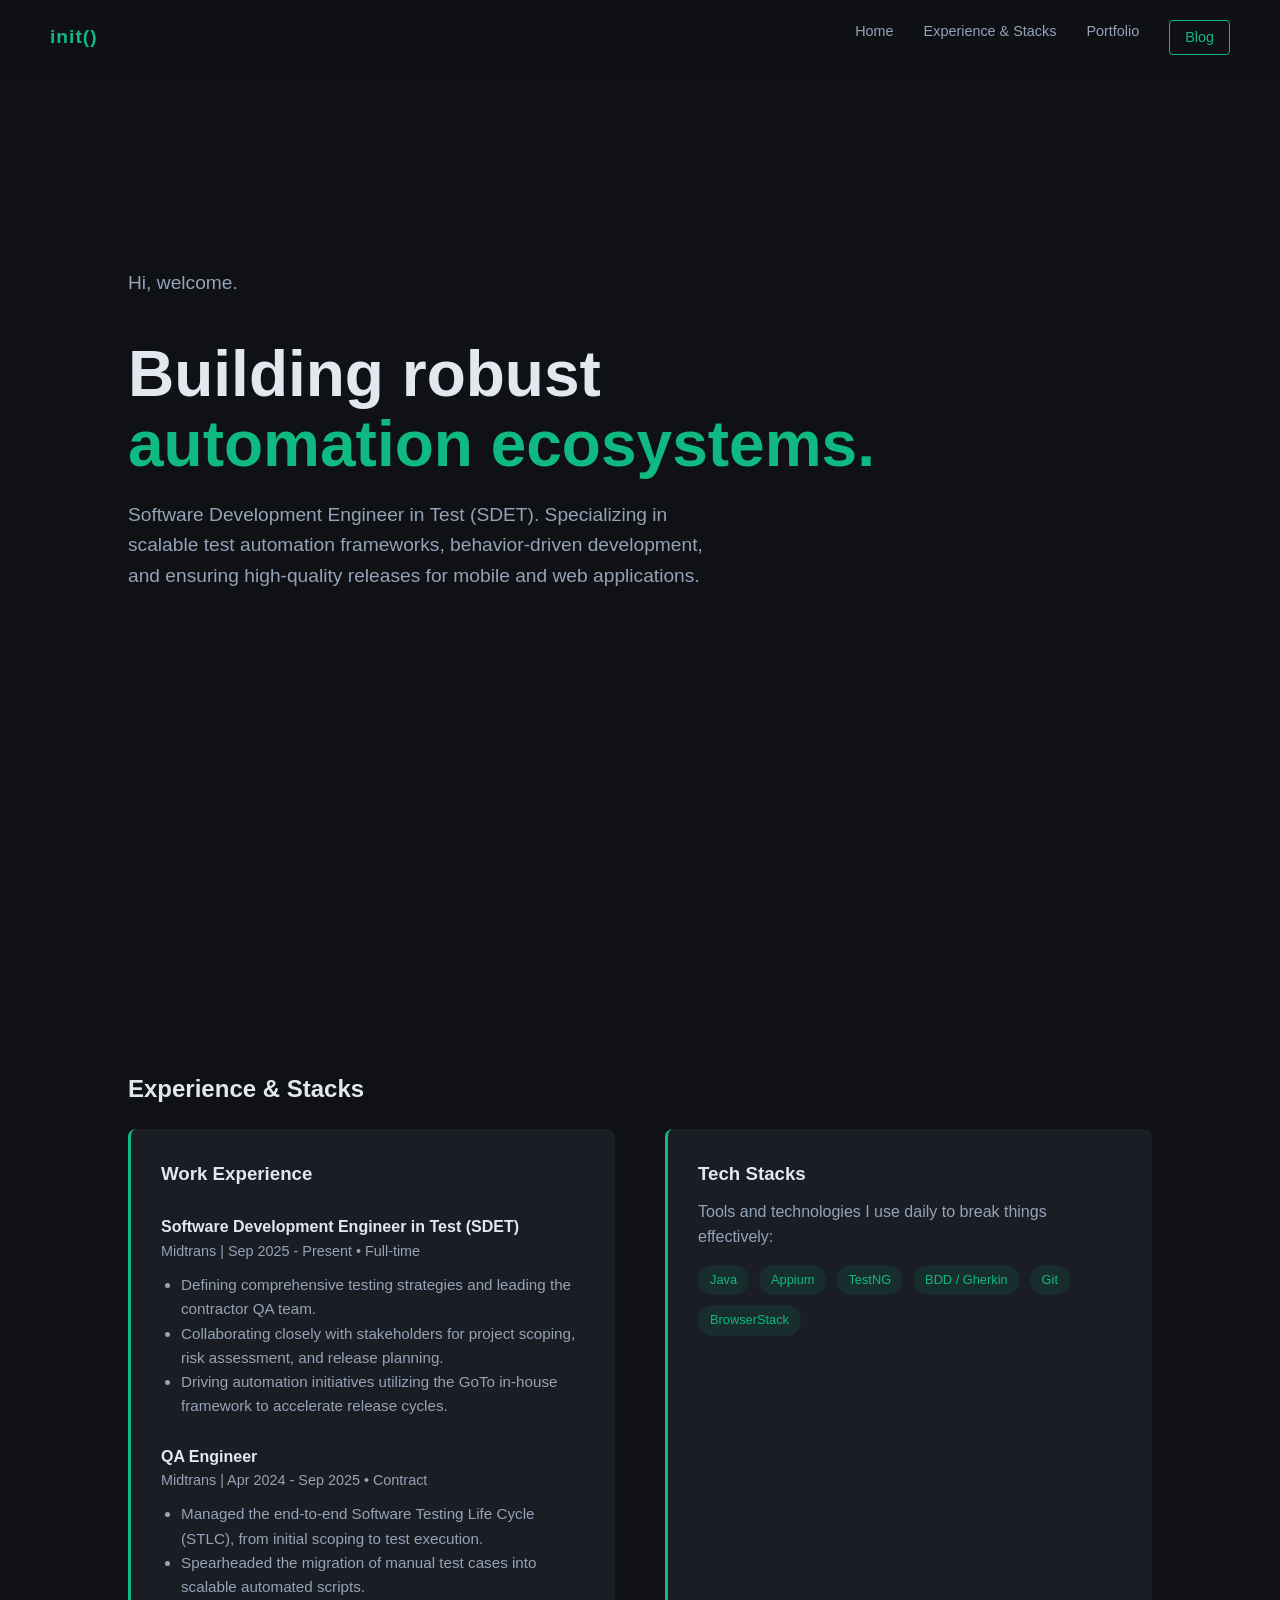
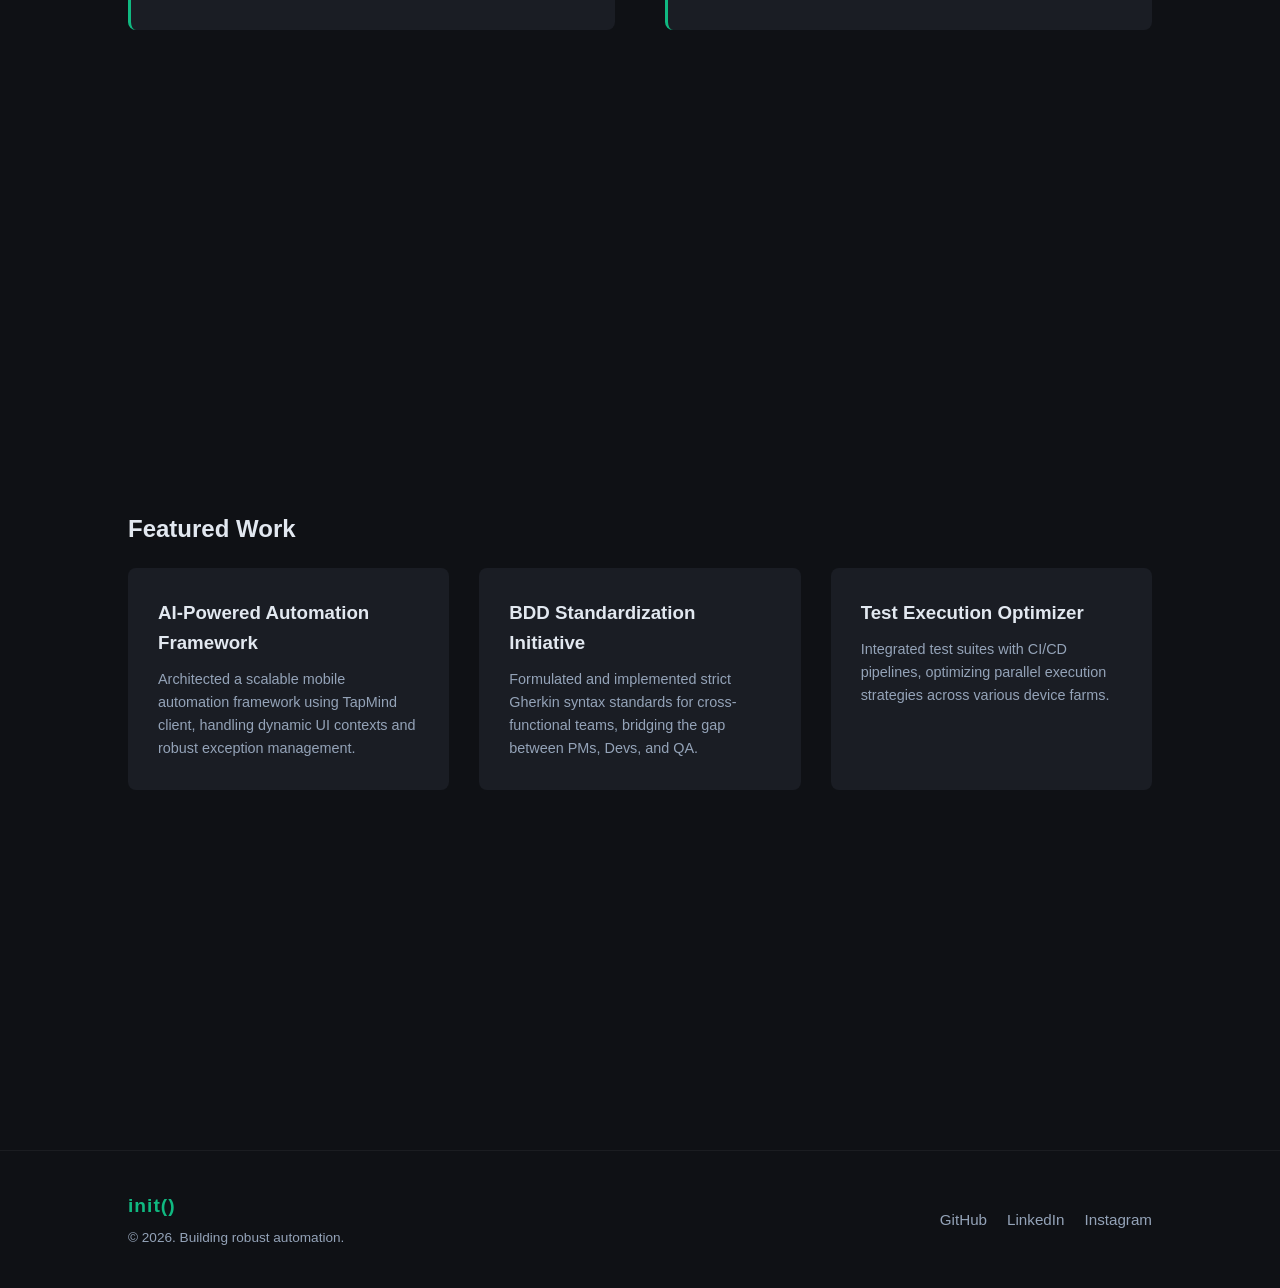
==== index.html @ 92fc2ed8 "first commit" ====
<!DOCTYPE html>
<html lang="id">
<head>
    <meta charset="UTF-8">
    <meta name="viewport" content="width=device-width, initial-scale=1.0">
    <title>Portfolio | QA Automation Engineer</title>
    <!-- Link to external CSS -->
    <link rel="stylesheet" href="css/style.css">
</head>
<body>

    <nav>
        <a href="#home" class="logo">init()</a>
        <div class="nav-links">
            <a href="#home">Home</a>
            <a href="#experience">Experience & Stacks</a>
            <a href="#portfolio">Portfolio</a>
            <a href="blog.html" class="blog-btn" target="_blank">Blog</a>
        </div>
    </nav>

    <section id="home">
        <div class="fade-in">
            <p class="subtitle">Hi, welcome.</p>
            <h1>Building robust <br><span class="highlight">automation ecosystems.</span></h1>
            <p class="subtitle" style="margin-top: 20px;">
                Software Development Engineer in Test (SDET). Specializing in scalable test automation frameworks, behavior-driven development, and ensuring high-quality releases for mobile and web applications.
            </p>
        </div>
    </section>

    <section id="experience">
        <div class="fade-in">
            <h2>Experience & Stacks</h2>
            <div class="grid-container">
                <div class="card">
                    <h3>Work Experience</h3>
                    <br>
                    <!-- Role Saat Ini -->
                    <div style="margin-bottom: 25px;">
                        <h4 style="color: var(--text-main);">Software Development Engineer in Test (SDET)</h4>
                        <p class="date-text">Midtrans | Sep 2025 - Present &bull; Full-time</p>
                        <ul class="desc-text" style="padding-left: 20px; font-size: 0.95rem; margin-top: 8px;">
                            <li>Defining comprehensive testing strategies and leading the contractor QA team.</li>
                            <li>Collaborating closely with stakeholders for project scoping, risk assessment, and release planning.</li>
                            <li>Driving automation initiatives utilizing the GoTo in-house framework to accelerate release cycles.</li>
                        </ul>
                    </div>

                    <!-- Role Sebelumnya -->
                    <div>
                        <h4 style="color: var(--text-main);">QA Engineer</h4>
                        <p class="date-text">Midtrans | Apr 2024 - Sep 2025 &bull; Contract</p>
                        <ul class="desc-text" style="padding-left: 20px; font-size: 0.95rem; margin-top: 8px;">
                            <li>Managed the end-to-end Software Testing Life Cycle (STLC), from initial scoping to test execution.</li>
                            <li>Spearheaded the migration of manual test cases into scalable automated scripts.</li>
                        </ul>
                    </div>
                </div>

                <div class="card">
                    <h3>Tech Stacks</h3>
                    <p class="desc-text" style="margin-top: 10px;">Tools and technologies I use daily to break things effectively:</p>
                    <div class="tags">
                        <span class="tag">Java</span>
                        <span class="tag">Appium</span>
                        <span class="tag">TestNG</span>
                        <span class="tag">BDD / Gherkin</span>
                        <span class="tag">Git</span>
                        <span class="tag">BrowserStack</span>
                    </div>
                </div>
            </div>
        </div>
    </section>

    <section id="portfolio">
        <div class="fade-in">
            <h2>Featured Work</h2>
            <div class="portfolio-grid">
                <div class="portfolio-item">
                    <h3>AI-Powered Automation Framework</h3>
                    <p class="portfolio-desc">Architected a scalable mobile automation framework using TapMind client, handling dynamic UI contexts and robust exception management.</p>
                </div>
                <div class="portfolio-item">
                    <h3>BDD Standardization Initiative</h3>
                    <p class="portfolio-desc">Formulated and implemented strict Gherkin syntax standards for cross-functional teams, bridging the gap between PMs, Devs, and QA.</p>
                </div>
                <div class="portfolio-item">
                    <h3>Test Execution Optimizer</h3>
                    <p class="portfolio-desc">Integrated test suites with CI/CD pipelines, optimizing parallel execution strategies across various device farms.</p>
                </div>
            </div>
        </div>
    </section>

<!-- Footer Section -->
    <footer>
        <div class="footer-left">
            <a href="#home" class="logo">init()</a>
            <p>&copy; 2026. Building robust automation.</p>
        </div>
        <div class="footer-socials">
            <a href="https://github.com/username-lo" target="_blank">GitHub</a>
            <a href="https://linkedin.com/in/username-lo" target="_blank">LinkedIn</a>
            <a href="https://instagram.com/username-lo" target="_blank">Instagram</a>
        </div>
    </footer>

    <!-- Link to external JavaScript -->
    <script src="js/script.js"></script>
</body>
</html>
---- css/style.css ----
/* CSS Variables */
:root {
    --bg-color: #0f1115;
    --surface-color: #1a1d24;
    --text-main: #e2e8f0;
    --text-muted: #94a3b8;
    --accent: #10b981; /* Minimalist green accent */
}

/* CSS Reset */
* {
    margin: 0;
    padding: 0;
    box-sizing: border-box;
    font-family: 'Segoe UI', Tahoma, Geneva, Verdana, sans-serif;
    scroll-behavior: smooth;
}

body {
    background-color: var(--bg-color);
    color: var(--text-main);
    line-height: 1.6;
}

/* Navigation */
nav {
    position: fixed;
    top: 0;
    width: 100%;
    padding: 20px 50px;
    background: rgba(15, 17, 21, 0.9);
    backdrop-filter: blur(10px);
    display: flex;
    justify-content: space-between;
    align-items: center;
    z-index: 1000;
}

.logo {
    font-size: 1.2rem;
    font-weight: bold;
    color: var(--accent);
    text-decoration: none;
    letter-spacing: 1px;
}

.nav-links {
    display: flex;
    gap: 30px;
}

.nav-links a {
    color: var(--text-muted);
    text-decoration: none;
    font-size: 0.9rem;
    transition: color 0.3s ease;
}

.nav-links a:hover {
    color: var(--accent);
}

.blog-btn {
    border: 1px solid var(--accent);
    padding: 5px 15px;
    border-radius: 4px;
    color: var(--accent) !important;
}

/* Sections General */
section {
    min-height: 100vh;
    padding: 100px 10%;
    display: flex;
    flex-direction: column;
    justify-content: center;
}

h1, h2 {
    margin-bottom: 20px;
    font-weight: 600;
}

.subtitle {
    color: var(--text-muted);
    font-size: 1.2rem;
    max-width: 600px;
    margin-bottom: 40px;
}

/* Home Section */
#home h1 {
    font-size: 4rem;
    line-height: 1.1;
}

.highlight {
    color: var(--accent);
}

/* Experience & Stacks Section */
.grid-container {
    display: grid;
    grid-template-columns: 1fr 1fr;
    gap: 50px;
}

.card {
    background-color: var(--surface-color);
    padding: 30px;
    border-radius: 8px;
    border-left: 3px solid var(--accent);
}

.date-text {
    color: var(--text-muted);
    font-size: 0.9rem;
    margin-bottom: 10px;
}

.desc-text {
    color: var(--text-muted);
}

.tags {
    display: flex;
    flex-wrap: wrap;
    gap: 10px;
    margin-top: 15px;
}

.tag {
    background: rgba(16, 185, 129, 0.1);
    color: var(--accent);
    padding: 5px 12px;
    border-radius: 20px;
    font-size: 0.8rem;
}

/* Portfolio Section */
.portfolio-grid {
    display: grid;
    grid-template-columns: repeat(auto-fit, minmax(300px, 1fr));
    gap: 30px;
}

.portfolio-item {
    background-color: var(--surface-color);
    padding: 30px;
    border-radius: 8px;
    transition: transform 0.3s ease;
}

.portfolio-item:hover {
    transform: translateY(-5px);
}

.portfolio-desc {
    color: var(--text-muted);
    margin-top: 10px;
    font-size: 0.9rem;
}

/* Animations */
.fade-in {
    opacity: 0;
    transform: translateY(20px);
    transition: opacity 0.6s ease-out, transform 0.6s ease-out;
}

.fade-in.visible {
    opacity: 1;
    transform: translateY(0);
}

/* Responsive Design */
@media (max-width: 768px) {
    nav {
        padding: 20px;
    }
    .grid-container {
        grid-template-columns: 1fr;
        gap: 30px;
    }
    #home h1 {
        font-size: 2.5rem;
    }

    footer {
        flex-direction: column;
        text-align: center;
        padding: 30px 20px;
    }
    .footer-socials {
        justify-content: center;
        margin-top: 10px;
    }
}

/* Footer */
footer {
    padding: 40px 10%;
    border-top: 1px solid rgba(255, 255, 255, 0.05); /* Garis pemisah tipis banget */
    display: flex;
    justify-content: space-between;
    align-items: center;
    flex-wrap: wrap;
    gap: 20px;
    margin-top: 50px;
}

.footer-left p {
    color: var(--text-muted);
    font-size: 0.85rem;
    margin-top: 5px;
}

.footer-socials {
    display: flex;
    gap: 20px;
}

.footer-socials a {
    color: var(--text-muted);
    text-decoration: none;
    font-size: 0.95rem;
    transition: color 0.3s ease, transform 0.3s ease;
}

.footer-socials a:hover {
    color: var(--accent);
    transform: translateY(-2px);
}
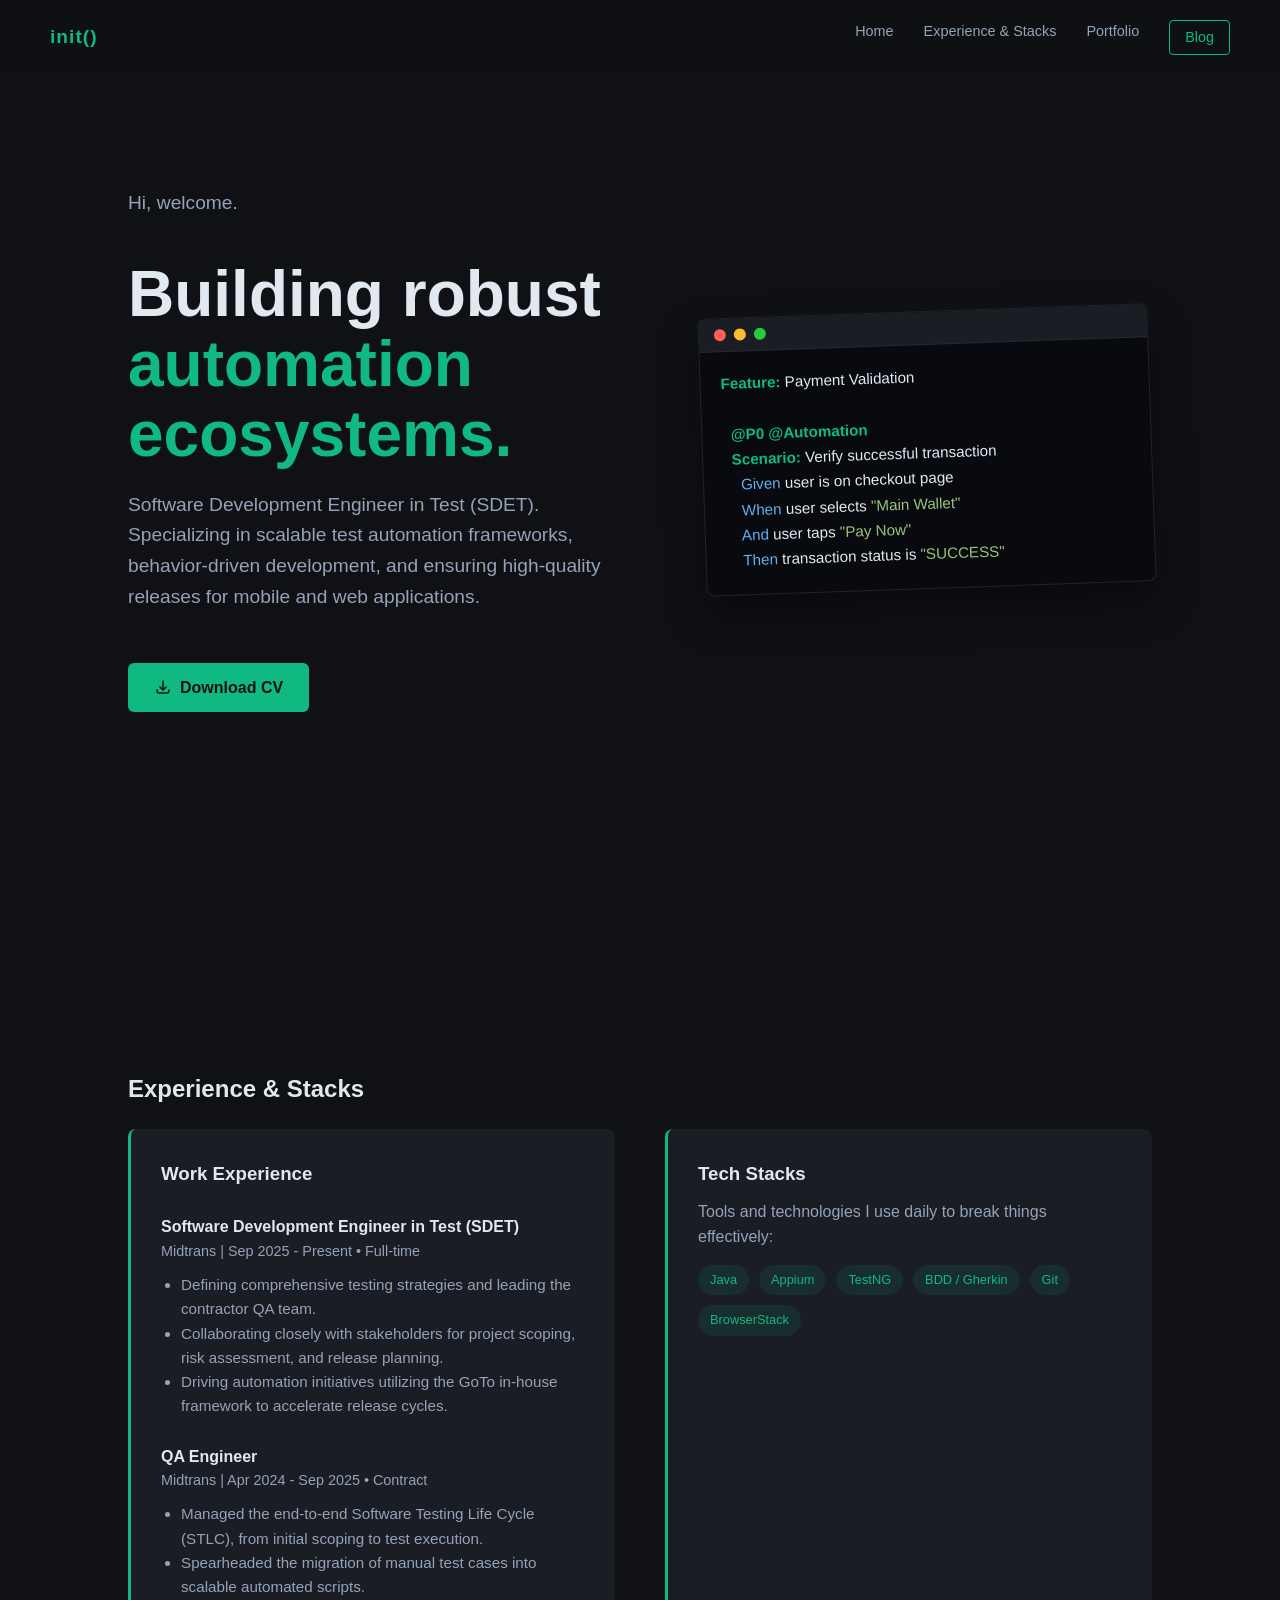
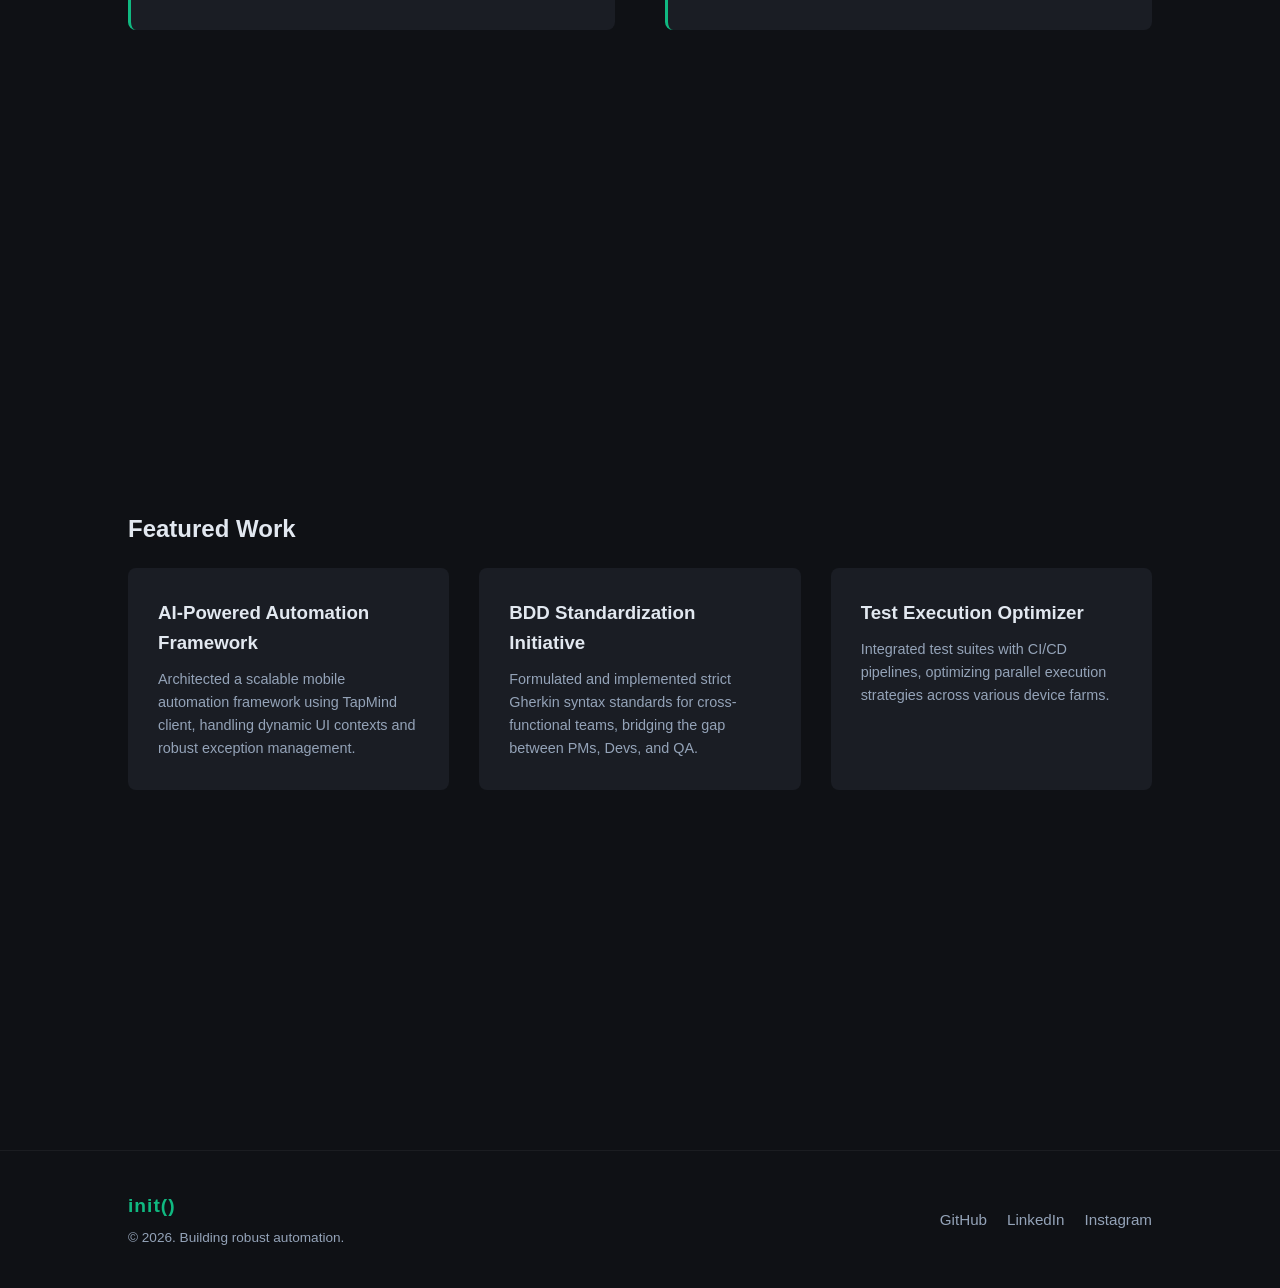
==== commit 881d68cd: "add illustration on home" ====
--- a/index.html
+++ b/index.html
@@ -20,14 +20,40 @@
     </nav>
 
     <section id="home">
-        <div class="fade-in">
-            <p class="subtitle">Hi, welcome.</p>
-            <h1>Building robust <br><span class="highlight">automation ecosystems.</span></h1>
-            <p class="subtitle" style="margin-top: 20px;">
-                Software Development Engineer in Test (SDET). Specializing in scalable test automation frameworks, behavior-driven development, and ensuring high-quality releases for mobile and web applications.
-            </p>
-        </div>
-    </section>
+        <div class="fade-in home-content">
+            
+            <div class="home-text">
+                <p class="subtitle">Hi, welcome.</p>
+                <h1>Building robust <br><span class="highlight">automation ecosystems.</span></h1>
+                <p class="subtitle" style="margin-top: 20px;">
+                    Software Development Engineer in Test (SDET). Specializing in scalable test automation frameworks, behavior-driven development, and ensuring high-quality releases for mobile and web applications.
+                </p>
+
+                <a href="assets/CV_SDET.pdf" target="_blank" class="primary-btn">
+                    <svg width="18" height="18" fill="none" stroke="currentColor" stroke-width="2" viewBox="0 0 24 24" style="margin-right: 8px;"><path stroke-linecap="round" stroke-linejoin="round" d="M4 16v1a3 3 0 003 3h10a3 3 0 003-3v-1m-4-4l-4 4m0 0l-4-4m4 4V4"></path></svg>
+                    Download CV
+                </a>
+            </div>
+
+            <div class="home-visual">
+                <div class="code-window">
+                    <div class="window-header">
+                        <span class="dot red"></span>
+                        <span class="dot yellow"></span>
+                        <span class="dot green"></span>
+                    </div>
+                    <pre class="code-body"><code><span class="keyword">Feature:</span> Payment Validation
+
+  <span class="keyword">@P0</span> <span class="keyword">@Automation</span>
+  <span class="keyword">Scenario:</span> Verify successful transaction
+    <span class="step">Given</span> user is on checkout page
+    <span class="step">When</span> user selects <span class="string">"Main Wallet"</span>
+    <span class="step">And</span> user taps <span class="string">"Pay Now"</span>
+    <span class="step">Then</span> transaction status is <span class="string">"SUCCESS"</span></code></pre>
+                </div>
+            </div>
+            
+        </div> </section>
 
     <section id="experience">
         <div class="fade-in">
--- a/css/style.css
+++ b/css/style.css
@@ -98,6 +98,73 @@
     color: var(--accent);
 }
 
+/* Layout Home 2 Kolom */
+.home-content {
+    display: flex;
+    align-items: center;
+    justify-content: space-between;
+    gap: 50px;
+}
+
+.home-text {
+    flex: 1;
+}
+
+.home-visual {
+    flex: 1;
+    display: flex;
+    justify-content: flex-end; /* Dorong ke kanan */
+}
+
+/* Mockup Code Window */
+.code-window {
+    background-color: #090a0f;
+    border-radius: 8px;
+    border: 1px solid rgba(255, 255, 255, 0.1);
+    width: 100%;
+    max-width: 450px;
+    box-shadow: 0 20px 40px rgba(0, 0, 0, 0.4);
+    overflow: hidden;
+    transform: rotate(-2deg); /* Miring dikit biar artistik */
+    transition: transform 0.3s ease;
+}
+
+.code-window:hover {
+    transform: rotate(0deg) scale(1.02); /* Balik lurus pas di-hover */
+}
+
+.window-header {
+    background-color: #1a1d24;
+    padding: 10px 15px;
+    display: flex;
+    gap: 8px;
+    border-bottom: 1px solid rgba(255, 255, 255, 0.05);
+}
+
+.dot {
+    width: 12px;
+    height: 12px;
+    border-radius: 50%;
+}
+
+.dot.red { background-color: #ff5f56; }
+.dot.yellow { background-color: #ffbd2e; }
+.dot.green { background-color: #27c93f; }
+
+.code-body {
+    padding: 20px;
+    font-family: 'Courier New', Courier, monospace;
+    font-size: 0.95rem;
+    color: #e2e8f0;
+    line-height: 1.6;
+    overflow-x: auto;
+}
+
+/* Syntax Highlighting Colors */
+.keyword { color: var(--accent); font-weight: bold; }
+.step { color: #61afef; } /* Warna biru khas code editor */
+.string { color: #98c379; } /* Warna hijau string */
+
 /* Experience & Stacks Section */
 .grid-container {
     display: grid;
@@ -173,6 +240,28 @@
     transform: translateY(0);
 }
 
+/* Primary Button (CV Download) */
+.primary-btn {
+    display: inline-flex;
+    align-items: center;
+    background-color: var(--accent);
+    color: var(--bg-color); /* Teks jadi gelap biar kontras sama hijau */
+    padding: 12px 26px;
+    border-radius: 6px;
+    text-decoration: none;
+    font-weight: 600;
+    font-size: 1rem;
+    transition: transform 0.2s ease, box-shadow 0.2s ease;
+    border: none;
+    cursor: pointer;
+    margin-top: 10px;
+}
+
+.primary-btn:hover {
+    transform: translateY(-3px);
+    box-shadow: 0 10px 20px -10px rgba(16, 185, 129, 0.6);
+}
+
 /* Responsive Design */
 @media (max-width: 768px) {
     nav {
@@ -194,6 +283,21 @@
     .footer-socials {
         justify-content: center;
         margin-top: 10px;
+    }
+
+    .home-content {
+        flex-direction: column;
+        text-align: center;
+    }
+    
+    .home-visual {
+        justify-content: center;
+        margin-top: 40px;
+        width: 100%;
+    }
+    
+    .code-window {
+        transform: none; /* Jangan dimiringin kalau di layar sempit */
     }
 }
 
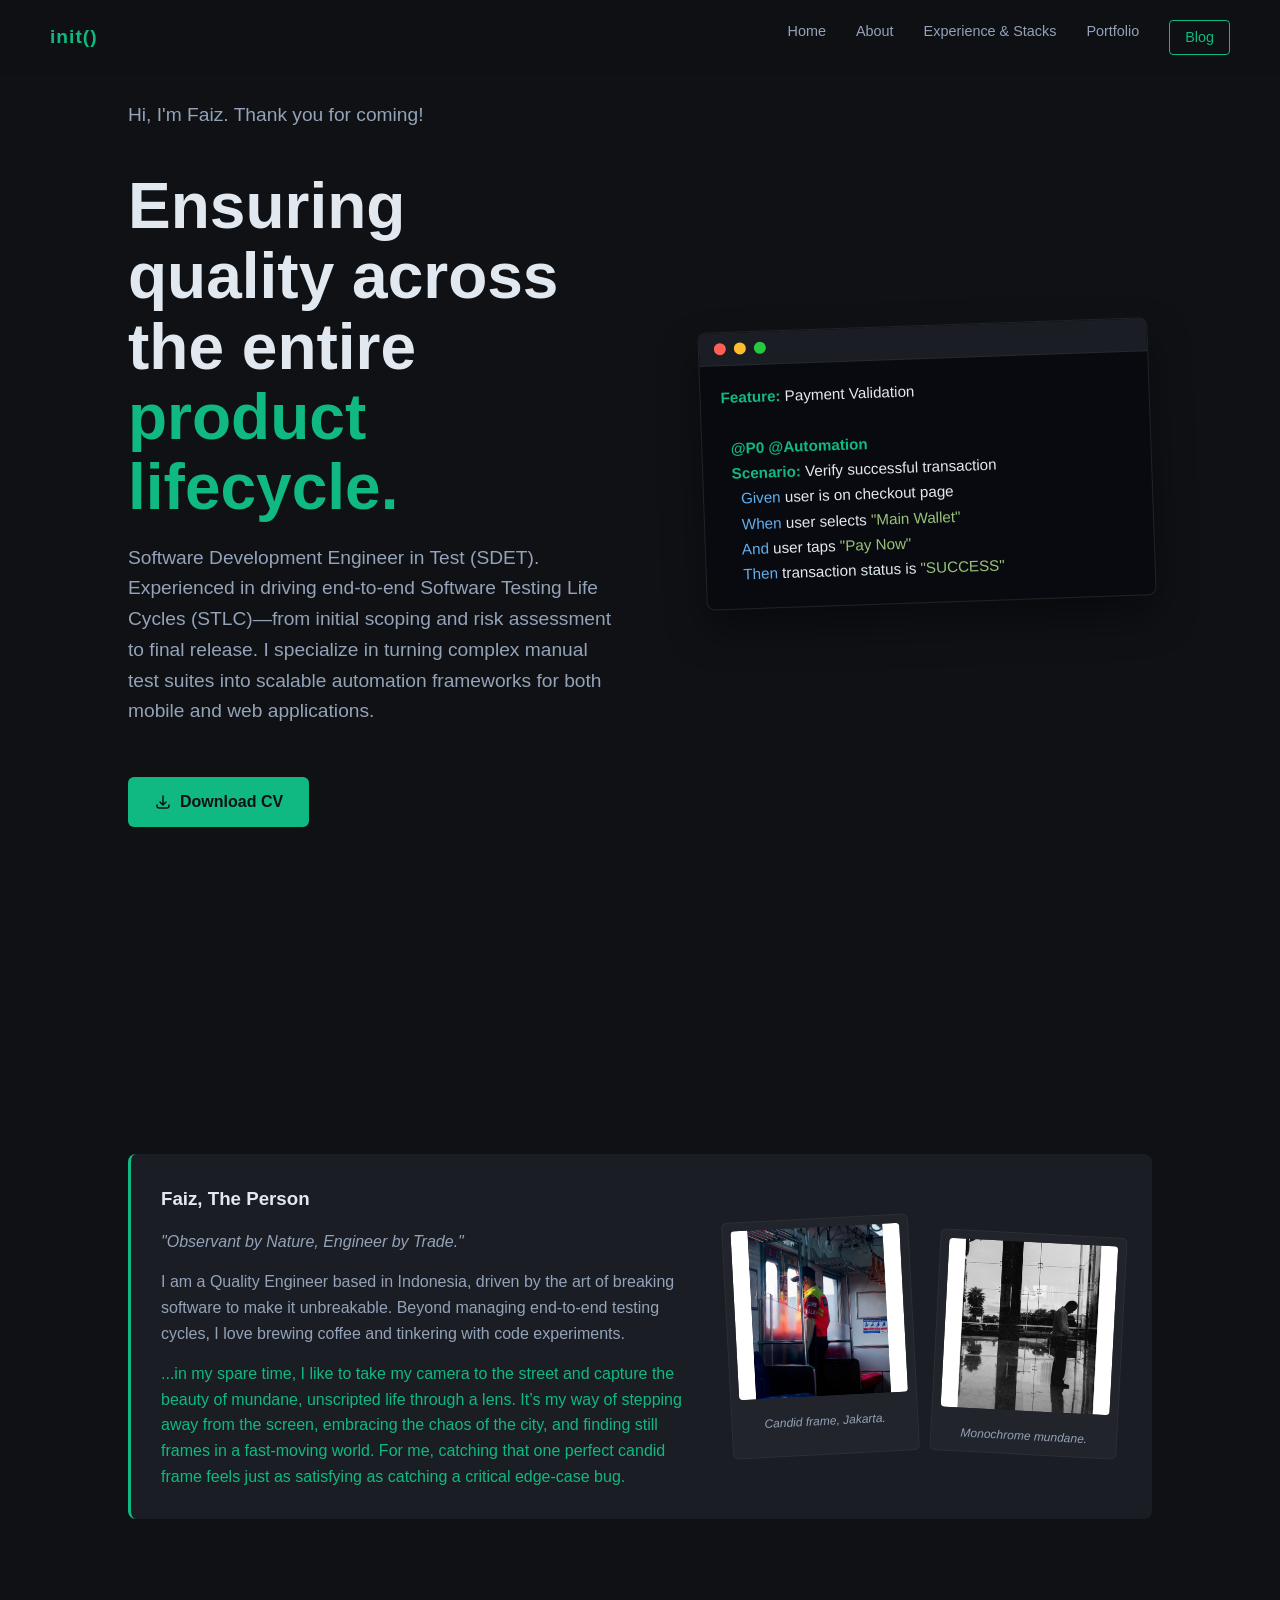
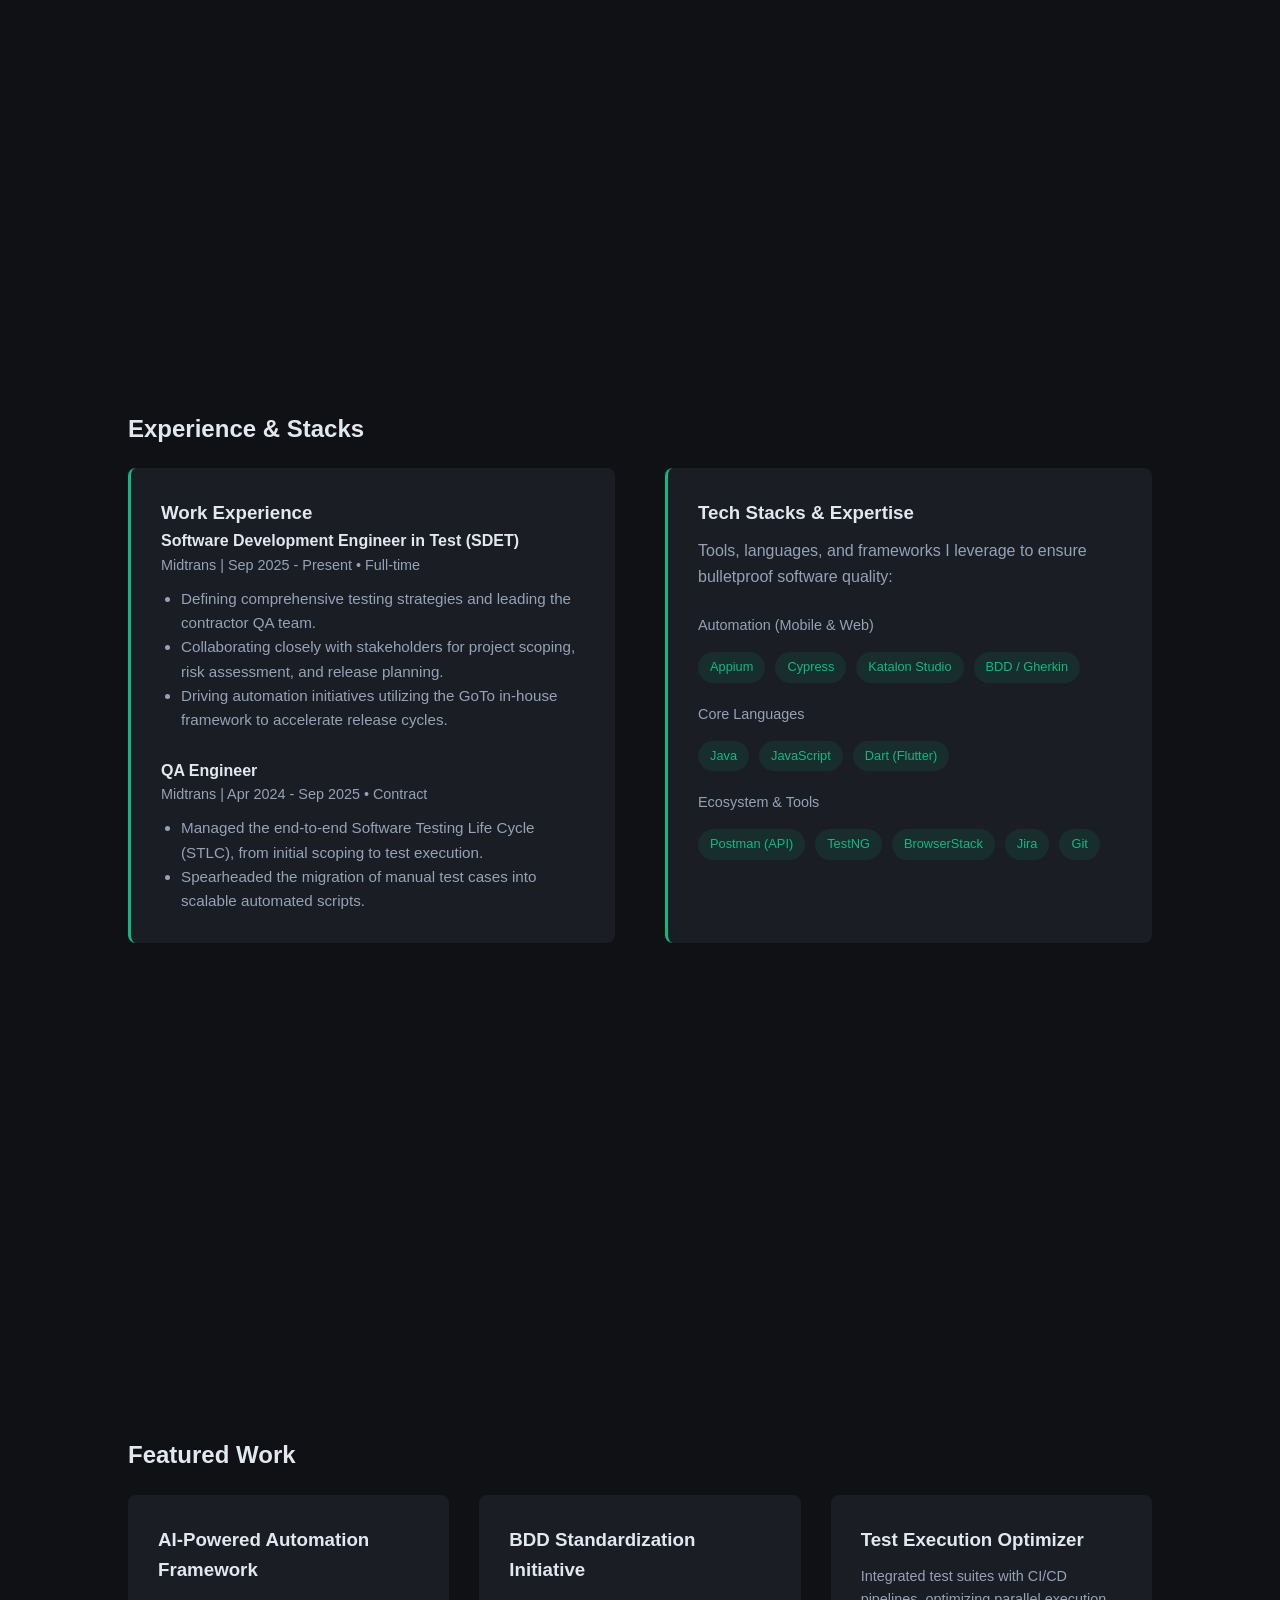
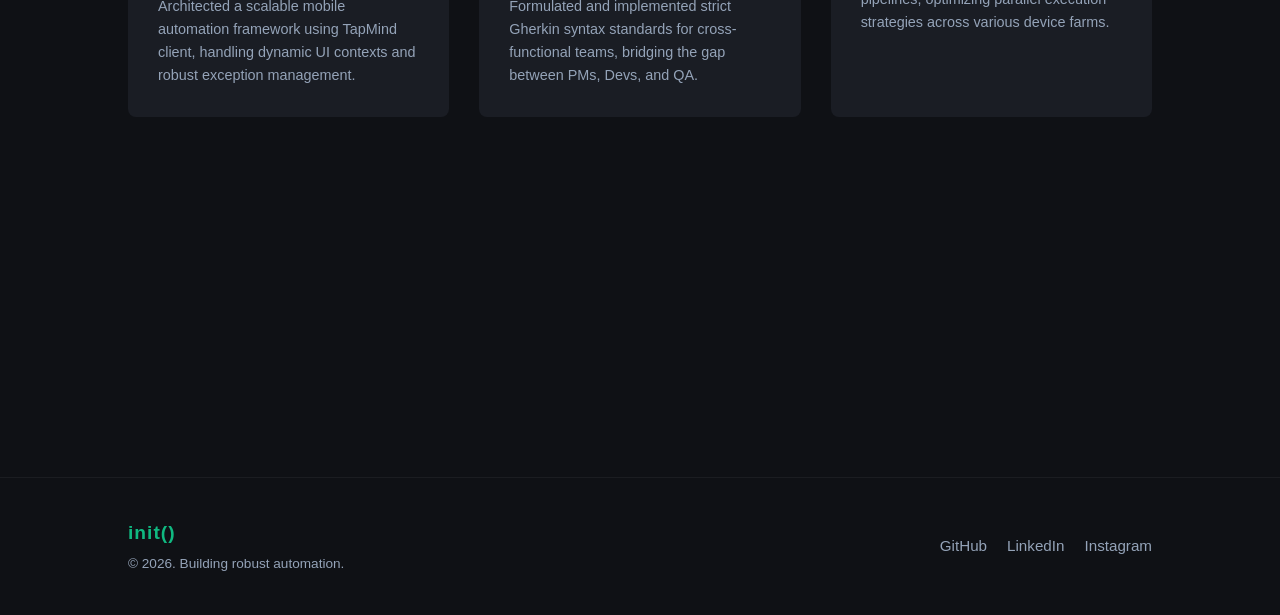
==== commit 58af1748: "add new section" ====
--- a/index.html
+++ b/index.html
@@ -13,6 +13,7 @@
         <a href="#home" class="logo">init()</a>
         <div class="nav-links">
             <a href="#home">Home</a>
+            <a href="#about">About</a>
             <a href="#experience">Experience & Stacks</a>
             <a href="#portfolio">Portfolio</a>
             <a href="blog.html" class="blog-btn" target="_blank">Blog</a>
@@ -23,13 +24,13 @@
         <div class="fade-in home-content">
             
             <div class="home-text">
-                <p class="subtitle">Hi, welcome.</p>
-                <h1>Building robust <br><span class="highlight">automation ecosystems.</span></h1>
+                <p class="subtitle">Hi, I'm Faiz. Thank you for coming!</p>
+                <h1>Ensuring quality across the entire<br><span class="highlight">product lifecycle.</span></h1>
                 <p class="subtitle" style="margin-top: 20px;">
-                    Software Development Engineer in Test (SDET). Specializing in scalable test automation frameworks, behavior-driven development, and ensuring high-quality releases for mobile and web applications.
+                    Software Development Engineer in Test (SDET). Experienced in driving end-to-end Software Testing Life Cycles (STLC)—from initial scoping and risk assessment to final release. I specialize in turning complex manual test suites into scalable automation frameworks for both mobile and web applications.
                 </p>
 
-                <a href="assets/CV_SDET.pdf" target="_blank" class="primary-btn">
+                <a href="asset\CV - Faiz Oktarivandi (Junior QA).pdf" target="_blank" class="primary-btn">
                     <svg width="18" height="18" fill="none" stroke="currentColor" stroke-width="2" viewBox="0 0 24 24" style="margin-right: 8px;"><path stroke-linecap="round" stroke-linejoin="round" d="M4 16v1a3 3 0 003 3h10a3 3 0 003-3v-1m-4-4l-4 4m0 0l-4-4m4 4V4"></path></svg>
                     Download CV
                 </a>
@@ -52,8 +53,36 @@
     <span class="step">Then</span> transaction status is <span class="string">"SUCCESS"</span></code></pre>
                 </div>
             </div>
-            
-        </div> </section>
+        </div> 
+</section>
+
+        <section id="about" class="about-section fade-in">
+    <div class="card about-container">
+        <div class="about-text">
+            <h3>Faiz, The Person</h3>
+            <p class="desc-text" style="margin-top: 15px; font-style: italic;">
+                "Observant by Nature, Engineer by Trade."
+            </p>
+            <p class="desc-text" style="margin-top: 15px;">
+                I am a Quality Engineer based in Indonesia, driven by the art of breaking software to make it unbreakable. Beyond managing end-to-end testing cycles, I love brewing coffee and tinkering with code experiments.
+            </p>
+            <p class="desc-text" style="margin-top: 15px; color: var(--accent);">
+                ...in my spare time, I like to take my camera to the street and capture the beauty of mundane, unscripted life through a lens. It’s my way of stepping away from the screen, embracing the chaos of the city, and finding still frames in a fast-moving world. For me, catching that one perfect candid frame feels just as satisfying as catching a critical edge-case bug.
+            </p>
+        </div>
+
+        <div class="about-gallery">
+            <div class="gallery-item-wrapper rotated-left">
+                <img src="asset/street-shot-1.webp" alt="Street photography snippet 1" class="gallery-item shadow-pop">
+                <span class="gallery-caption">Candid frame, Jakarta.</span>
+            </div>
+            <div class="gallery-item-wrapper rotated-right">
+                <img src="asset/street-shot-2.jpg" alt="Street photography snippet 2" class="gallery-item shadow-pop">
+                <span class="gallery-caption">Monochrome mundane.</span>
+            </div>
+        </div>
+    </div>
+</section>
 
     <section id="experience">
         <div class="fade-in">
@@ -61,7 +90,6 @@
             <div class="grid-container">
                 <div class="card">
                     <h3>Work Experience</h3>
-                    <br>
                     <!-- Role Saat Ini -->
                     <div style="margin-bottom: 25px;">
                         <h4 style="color: var(--text-main);">Software Development Engineer in Test (SDET)</h4>
@@ -84,18 +112,42 @@
                     </div>
                 </div>
 
-                <div class="card">
-                    <h3>Tech Stacks</h3>
-                    <p class="desc-text" style="margin-top: 10px;">Tools and technologies I use daily to break things effectively:</p>
-                    <div class="tags">
-                        <span class="tag">Java</span>
-                        <span class="tag">Appium</span>
-                        <span class="tag">TestNG</span>
-                        <span class="tag">BDD / Gherkin</span>
-                        <span class="tag">Git</span>
-                        <span class="tag">BrowserStack</span>
-                    </div>
-                </div>
+<div class="card">
+    <h3>Tech Stacks & Expertise</h3>
+    <p class="desc-text tech-desc">
+        Tools, languages, and frameworks I leverage to ensure bulletproof software quality:
+    </p>
+
+    <div class="stack-group">
+        <h4 class="stack-title">Automation (Mobile & Web)</h4>
+        <div class="tags">
+            <span class="tag">Appium</span>
+            <span class="tag">Cypress</span>
+            <span class="tag">Katalon Studio</span>
+            <span class="tag">BDD / Gherkin</span>
+        </div>
+    </div>
+
+    <div class="stack-group">
+        <h4 class="stack-title">Core Languages</h4>
+        <div class="tags">
+            <span class="tag">Java</span>
+            <span class="tag">JavaScript</span>
+            <span class="tag">Dart (Flutter)</span>
+        </div>
+    </div>
+
+    <div class="stack-group">
+        <h4 class="stack-title">Ecosystem & Tools</h4>
+        <div class="tags">
+            <span class="tag">Postman (API)</span>
+            <span class="tag">TestNG</span>
+            <span class="tag">BrowserStack</span>
+            <span class="tag">Jira</span>
+            <span class="tag">Git</span>
+        </div>
+    </div>
+</div>
             </div>
         </div>
     </section>
@@ -127,9 +179,9 @@
             <p>&copy; 2026. Building robust automation.</p>
         </div>
         <div class="footer-socials">
-            <a href="https://github.com/username-lo" target="_blank">GitHub</a>
-            <a href="https://linkedin.com/in/username-lo" target="_blank">LinkedIn</a>
-            <a href="https://instagram.com/username-lo" target="_blank">Instagram</a>
+            <a href="https://github.com/faizoktarivandi" target="_blank">GitHub</a>
+            <a href="https://www.linkedin.com/in/faizoktarivandi/" target="_blank">LinkedIn</a>
+            <a href="https://www.instagram.com/faizzzok/" target="_blank">Instagram</a>
         </div>
     </footer>
 
--- a/css/style.css
+++ b/css/style.css
@@ -14,6 +14,11 @@
     box-sizing: border-box;
     font-family: 'Segoe UI', Tahoma, Geneva, Verdana, sans-serif;
     scroll-behavior: smooth;
+    /* Aktifin Scroll Snapping vertikal dan wajib (mandatory) pas (snap) */
+    scroll-snap-type: y mandatory; 
+    
+    /* PENTING: Sesuaikan ini dengan tinggi navbar lo biar section-nya gak ketutup navbar pas di-snap */
+    scroll-padding-top: 80px;
 }
 
 body {
@@ -165,6 +170,85 @@
 .step { color: #61afef; } /* Warna biru khas code editor */
 .string { color: #98c379; } /* Warna hijau string */
 
+/* === About Section Styles === */
+.about-section {
+    padding-top: 20px; /* Jarak dari Home */
+}
+
+.about-container {
+    display: flex;
+    align-items: center;
+    justify-content: space-between;
+    gap: 40px;
+}
+
+.about-text {
+    flex: 2; /* Kasih teks porsi lebih gede */
+}
+
+.about-gallery {
+    flex: 1.5; /* Galeri mini */
+    display: flex;
+    justify-content: center;
+    gap: 20px;
+}
+
+/* Gallery Item Styling (Ala Polaroid/Candid) */
+.gallery-item-wrapper {
+    width: 48%;
+    max-width: 250px;
+    background: rgba(255, 255, 255, 0.03); /* Frame sangat tipis */
+    padding: 8px;
+    border-radius: 6px;
+    border: 1px solid rgba(255, 255, 255, 0.05);
+    text-align: center;
+    transition: transform 0.3s ease-out, box-shadow 0.3s ease-out;
+    cursor: crosshair; /* Ganti kursor biar kerasa kayak lagi frame objek */
+}
+
+.gallery-item {
+    width: 100%;
+    height: auto;
+    border-radius: 4px;
+}
+
+.gallery-caption {
+    display: block;
+    font-size: 0.75rem;
+    color: var(--text-muted);
+    margin-top: 8px;
+    font-style: italic;
+}
+
+/* Hover Effect: Lurus dan Berbayang Accent */
+.gallery-item-wrapper:hover {
+    transform: rotate(0deg) translateY(-5px);
+    box-shadow: 0 15px 30px -10px rgba(16, 185, 129, 0.2);
+}
+
+/* Rotasi Awal (Bikin dinamis ala foto berantakan) */
+.rotated-left {
+    transform: rotate(-3deg);
+}
+
+.rotated-right {
+    transform: rotate(3deg);
+    margin-top: 15px; /* Sedikit mlorot */
+}
+
+/* === Responsif (Layar HP) === */
+@media (max-width: 768px) {
+    .about-container {
+        flex-direction: column;
+    }
+    
+    .about-gallery {
+        width: 100%;
+        margin-top: 30px;
+        flex-direction: row; /* Tetap kanan-kiri kalau di HP */
+    }
+}
+
 /* Experience & Stacks Section */
 .grid-container {
     display: grid;
@@ -177,6 +261,28 @@
     padding: 30px;
     border-radius: 8px;
     border-left: 3px solid var(--accent);
+}
+
+/* === Tech Stacks Grouping === */
+.tech-desc {
+    margin-top: 10px;
+    margin-bottom: 25px;
+}
+
+.stack-group {
+    margin-bottom: 20px;
+}
+
+/* Biar grup terakhir gak punya margin bawah berlebih */
+.stack-group:last-child {
+    margin-bottom: 0; 
+}
+
+.stack-title {
+    font-size: 0.9rem;
+    color: var(--text-muted);
+    margin-bottom: 10px;
+    font-weight: 500;
 }
 
 .date-text {
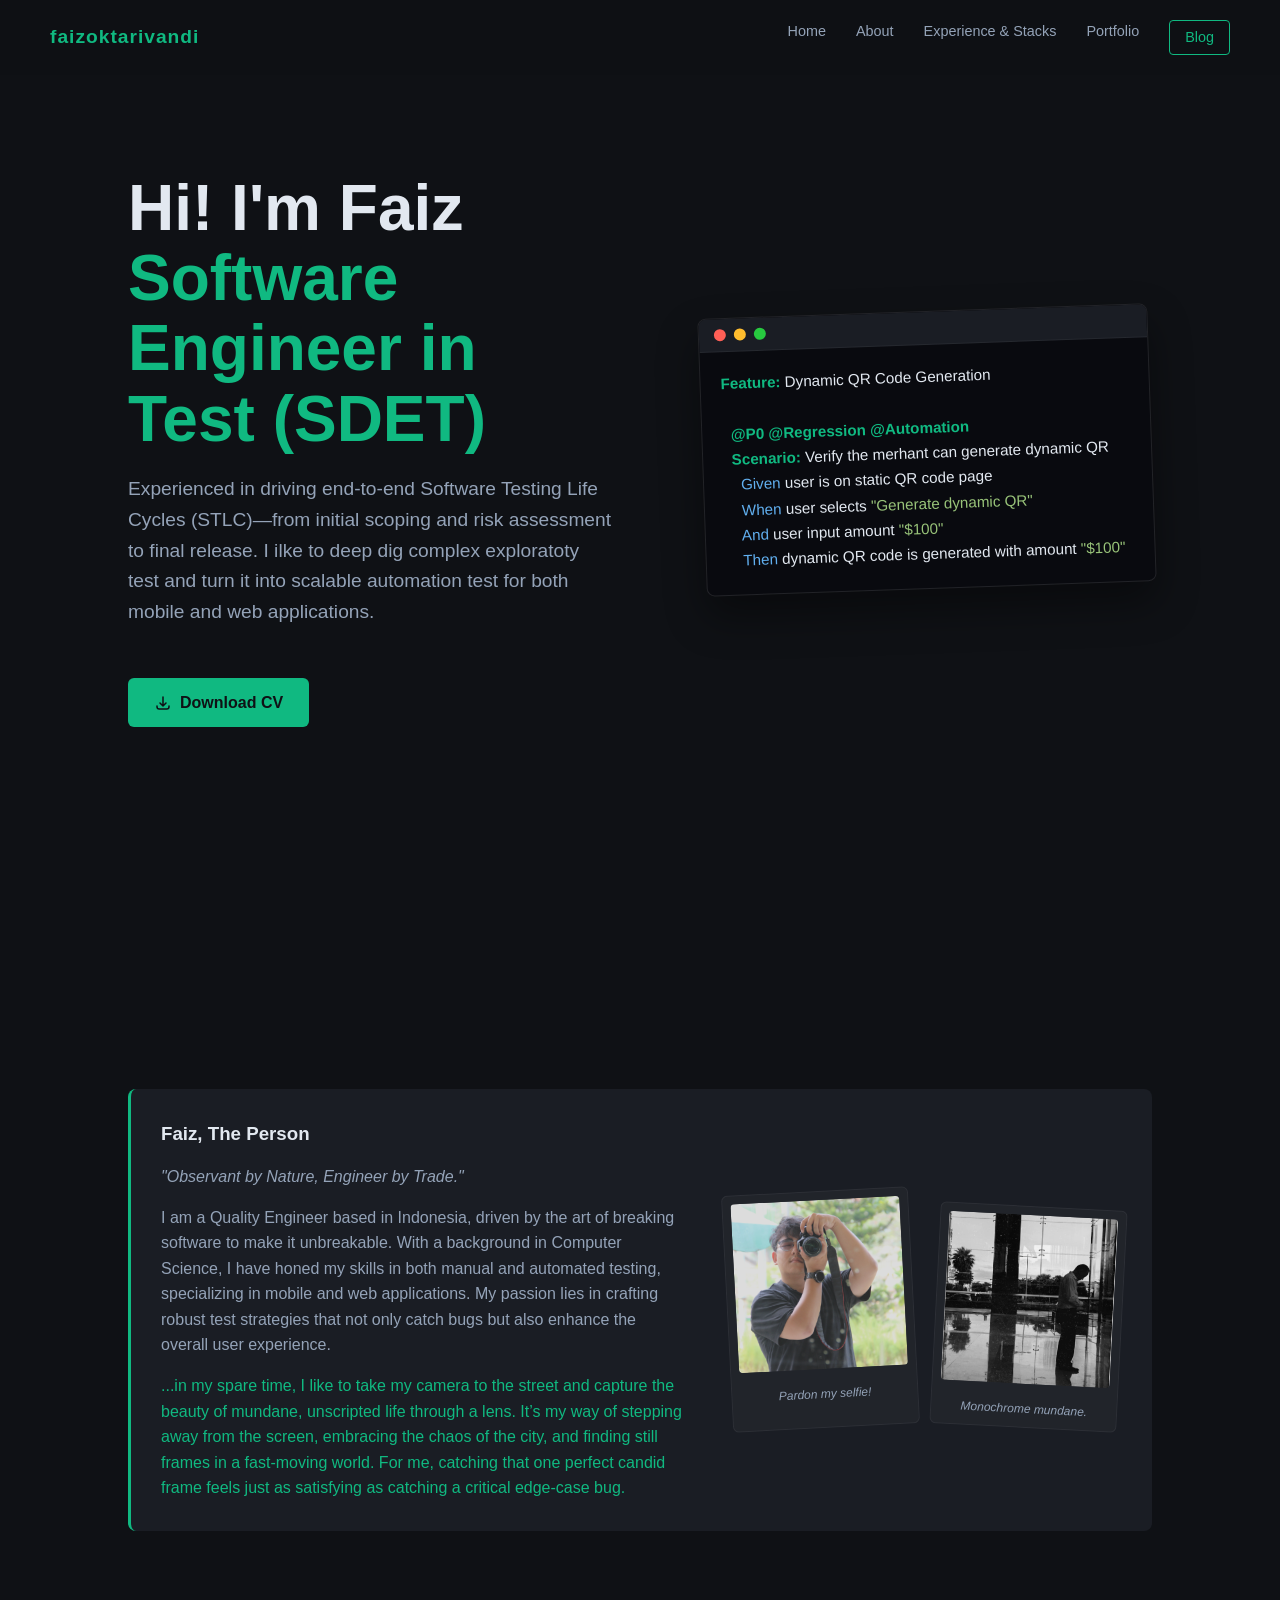
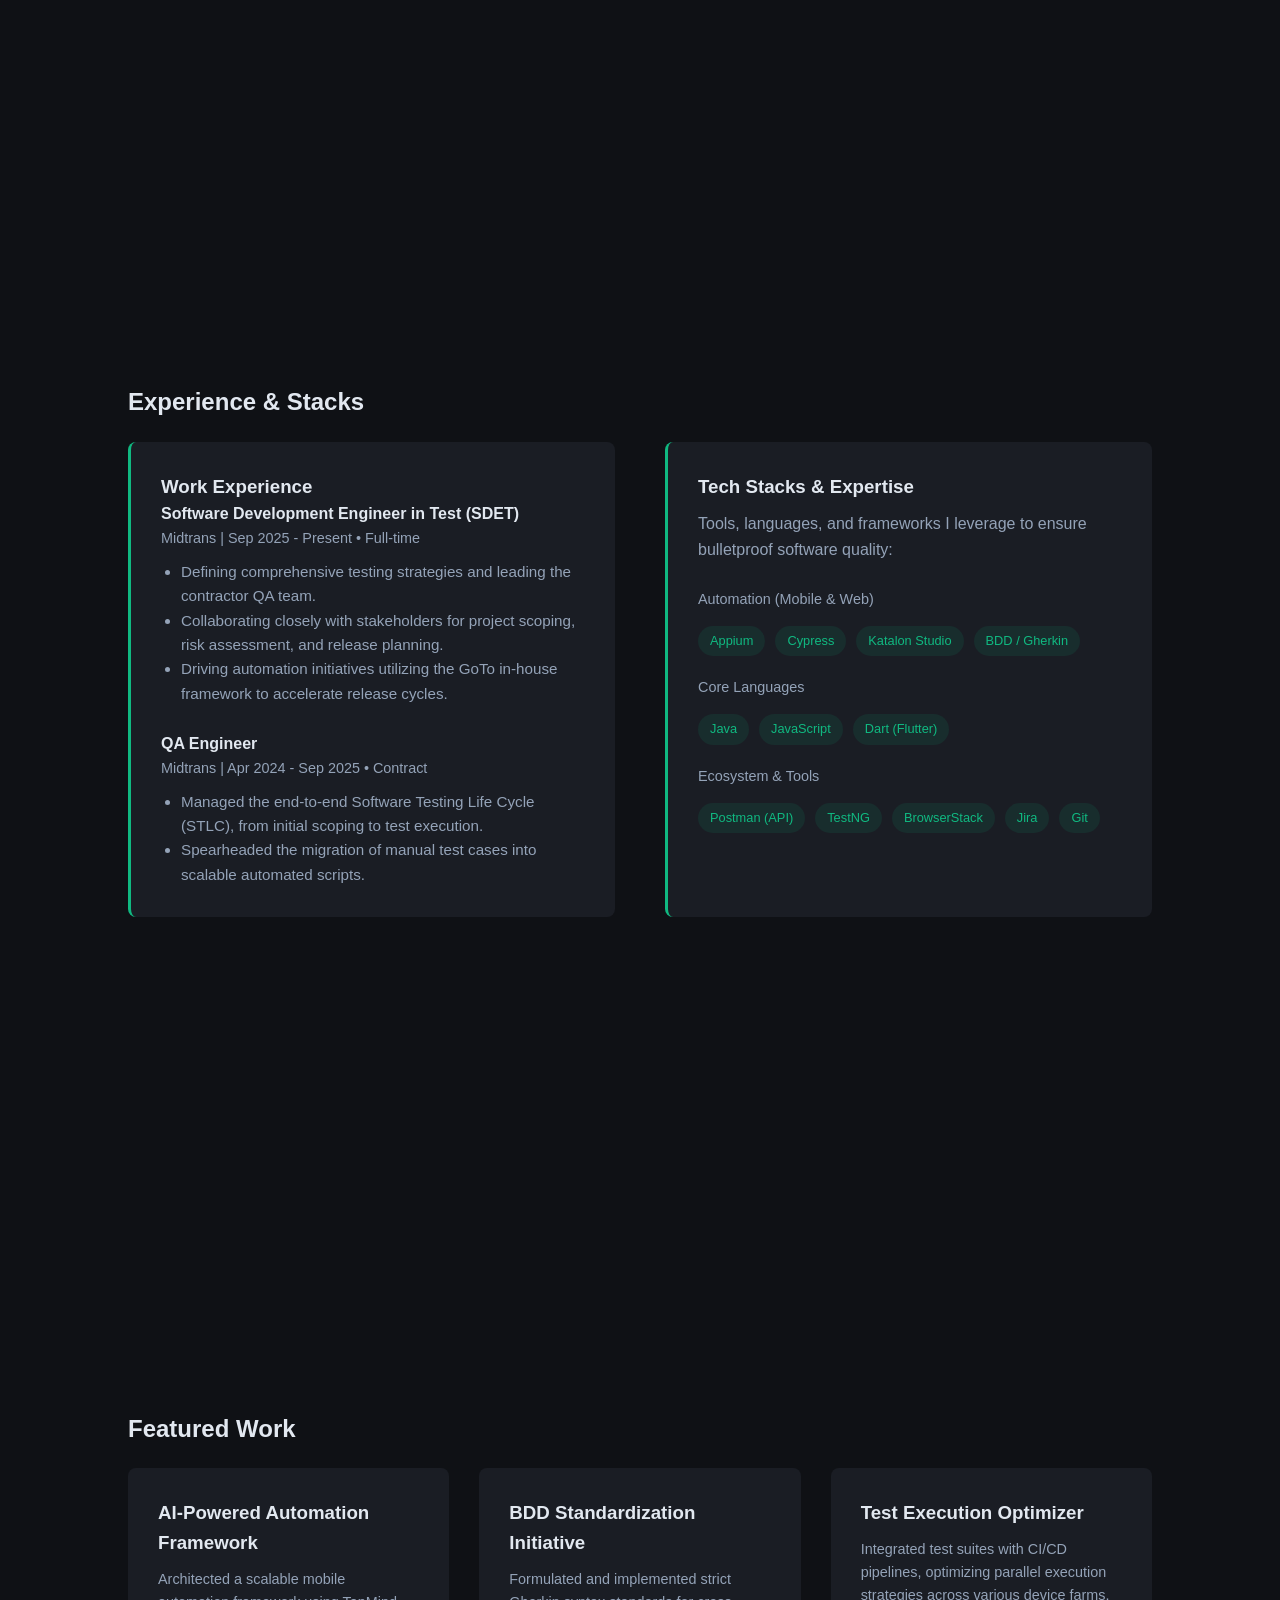
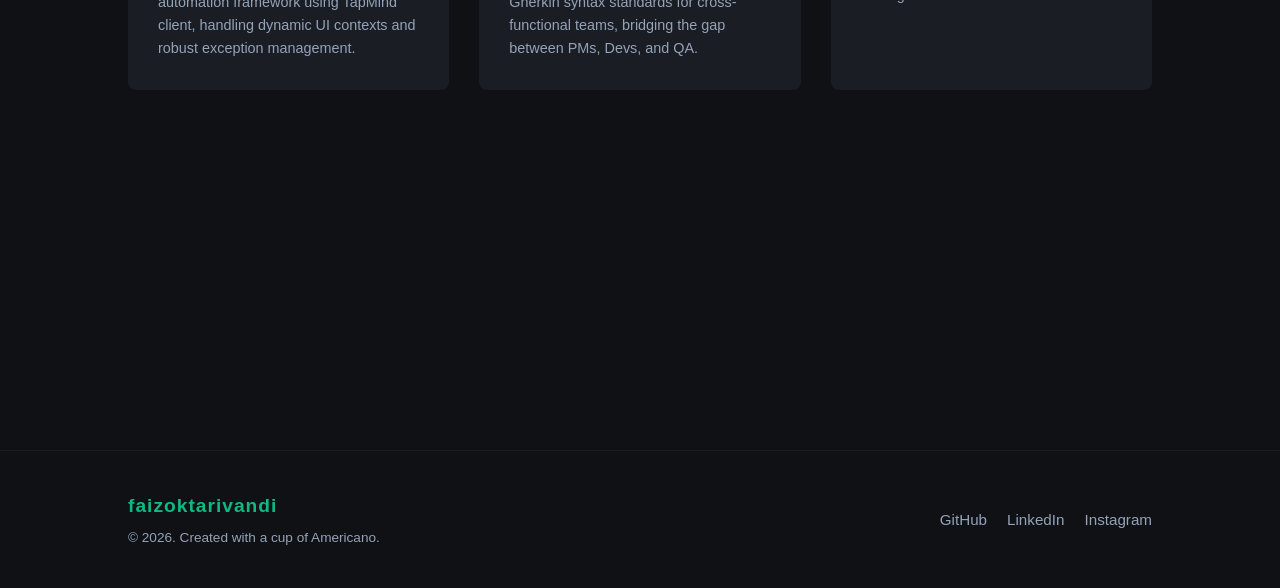
==== commit 4d0a1905: "revise things" ====
--- a/index.html
+++ b/index.html
@@ -3,14 +3,14 @@
 <head>
     <meta charset="UTF-8">
     <meta name="viewport" content="width=device-width, initial-scale=1.0">
-    <title>Portfolio | QA Automation Engineer</title>
+    <title>faizoktarivandi | SDET</title>
     <!-- Link to external CSS -->
     <link rel="stylesheet" href="css/style.css">
 </head>
 <body>
 
     <nav>
-        <a href="#home" class="logo">init()</a>
+        <a href="#home" class="logo">faizoktarivandi</a>
         <div class="nav-links">
             <a href="#home">Home</a>
             <a href="#about">About</a>
@@ -24,10 +24,9 @@
         <div class="fade-in home-content">
             
             <div class="home-text">
-                <p class="subtitle">Hi, I'm Faiz. Thank you for coming!</p>
-                <h1>Ensuring quality across the entire<br><span class="highlight">product lifecycle.</span></h1>
+                <h1>Hi! I'm Faiz<br><span class="highlight">Software Engineer in Test (SDET)</span></h1>
                 <p class="subtitle" style="margin-top: 20px;">
-                    Software Development Engineer in Test (SDET). Experienced in driving end-to-end Software Testing Life Cycles (STLC)—from initial scoping and risk assessment to final release. I specialize in turning complex manual test suites into scalable automation frameworks for both mobile and web applications.
+                    Experienced in driving end-to-end Software Testing Life Cycles (STLC)—from initial scoping and risk assessment to final release. I ilke to deep dig complex exploratoty test and turn it into scalable automation test for both mobile and web applications.
                 </p>
 
                 <a href="asset\CV - Faiz Oktarivandi (Junior QA).pdf" target="_blank" class="primary-btn">
@@ -43,14 +42,14 @@
                         <span class="dot yellow"></span>
                         <span class="dot green"></span>
                     </div>
-                    <pre class="code-body"><code><span class="keyword">Feature:</span> Payment Validation
+                    <pre class="code-body"><code><span class="keyword">Feature:</span> Dynamic QR Code Generation
 
-  <span class="keyword">@P0</span> <span class="keyword">@Automation</span>
-  <span class="keyword">Scenario:</span> Verify successful transaction
-    <span class="step">Given</span> user is on checkout page
-    <span class="step">When</span> user selects <span class="string">"Main Wallet"</span>
-    <span class="step">And</span> user taps <span class="string">"Pay Now"</span>
-    <span class="step">Then</span> transaction status is <span class="string">"SUCCESS"</span></code></pre>
+  <span class="keyword">@P0</span> <span class="keyword">@Regression @Automation</span>
+  <span class="keyword">Scenario:</span> Verify the merhant can generate dynamic QR
+    <span class="step">Given</span> user is on static QR code page
+    <span class="step">When</span> user selects <span class="string">"Generate dynamic QR"</span>
+    <span class="step">And</span> user input amount <span class="string">"$100"</span>
+    <span class="step">Then</span> dynamic QR code is generated with amount <span class="string">"$100"</span></code></pre>
                 </div>
             </div>
         </div> 
@@ -64,8 +63,7 @@
                 "Observant by Nature, Engineer by Trade."
             </p>
             <p class="desc-text" style="margin-top: 15px;">
-                I am a Quality Engineer based in Indonesia, driven by the art of breaking software to make it unbreakable. Beyond managing end-to-end testing cycles, I love brewing coffee and tinkering with code experiments.
-            </p>
+                I am a Quality Engineer based in Indonesia, driven by the art of breaking software to make it unbreakable. With a background in Computer Science, I have honed my skills in both manual and automated testing, specializing in mobile and web applications. My passion lies in crafting robust test strategies that not only catch bugs but also enhance the overall user experience.
             <p class="desc-text" style="margin-top: 15px; color: var(--accent);">
                 ...in my spare time, I like to take my camera to the street and capture the beauty of mundane, unscripted life through a lens. It’s my way of stepping away from the screen, embracing the chaos of the city, and finding still frames in a fast-moving world. For me, catching that one perfect candid frame feels just as satisfying as catching a critical edge-case bug.
             </p>
@@ -73,8 +71,8 @@
 
         <div class="about-gallery">
             <div class="gallery-item-wrapper rotated-left">
-                <img src="asset/street-shot-1.webp" alt="Street photography snippet 1" class="gallery-item shadow-pop">
-                <span class="gallery-caption">Candid frame, Jakarta.</span>
+                <img src="asset/street-shot-1.png" alt="Street photography snippet 1" class="gallery-item shadow-pop">
+                <span class="gallery-caption">Pardon my selfie!</span>
             </div>
             <div class="gallery-item-wrapper rotated-right">
                 <img src="asset/street-shot-2.jpg" alt="Street photography snippet 2" class="gallery-item shadow-pop">
@@ -175,8 +173,8 @@
 <!-- Footer Section -->
     <footer>
         <div class="footer-left">
-            <a href="#home" class="logo">init()</a>
-            <p>&copy; 2026. Building robust automation.</p>
+            <a href="#home" class="logo">faizoktarivandi</a>
+            <p>&copy; 2026. Created with a cup of Americano.</p>
         </div>
         <div class="footer-socials">
             <a href="https://github.com/faizoktarivandi" target="_blank">GitHub</a>
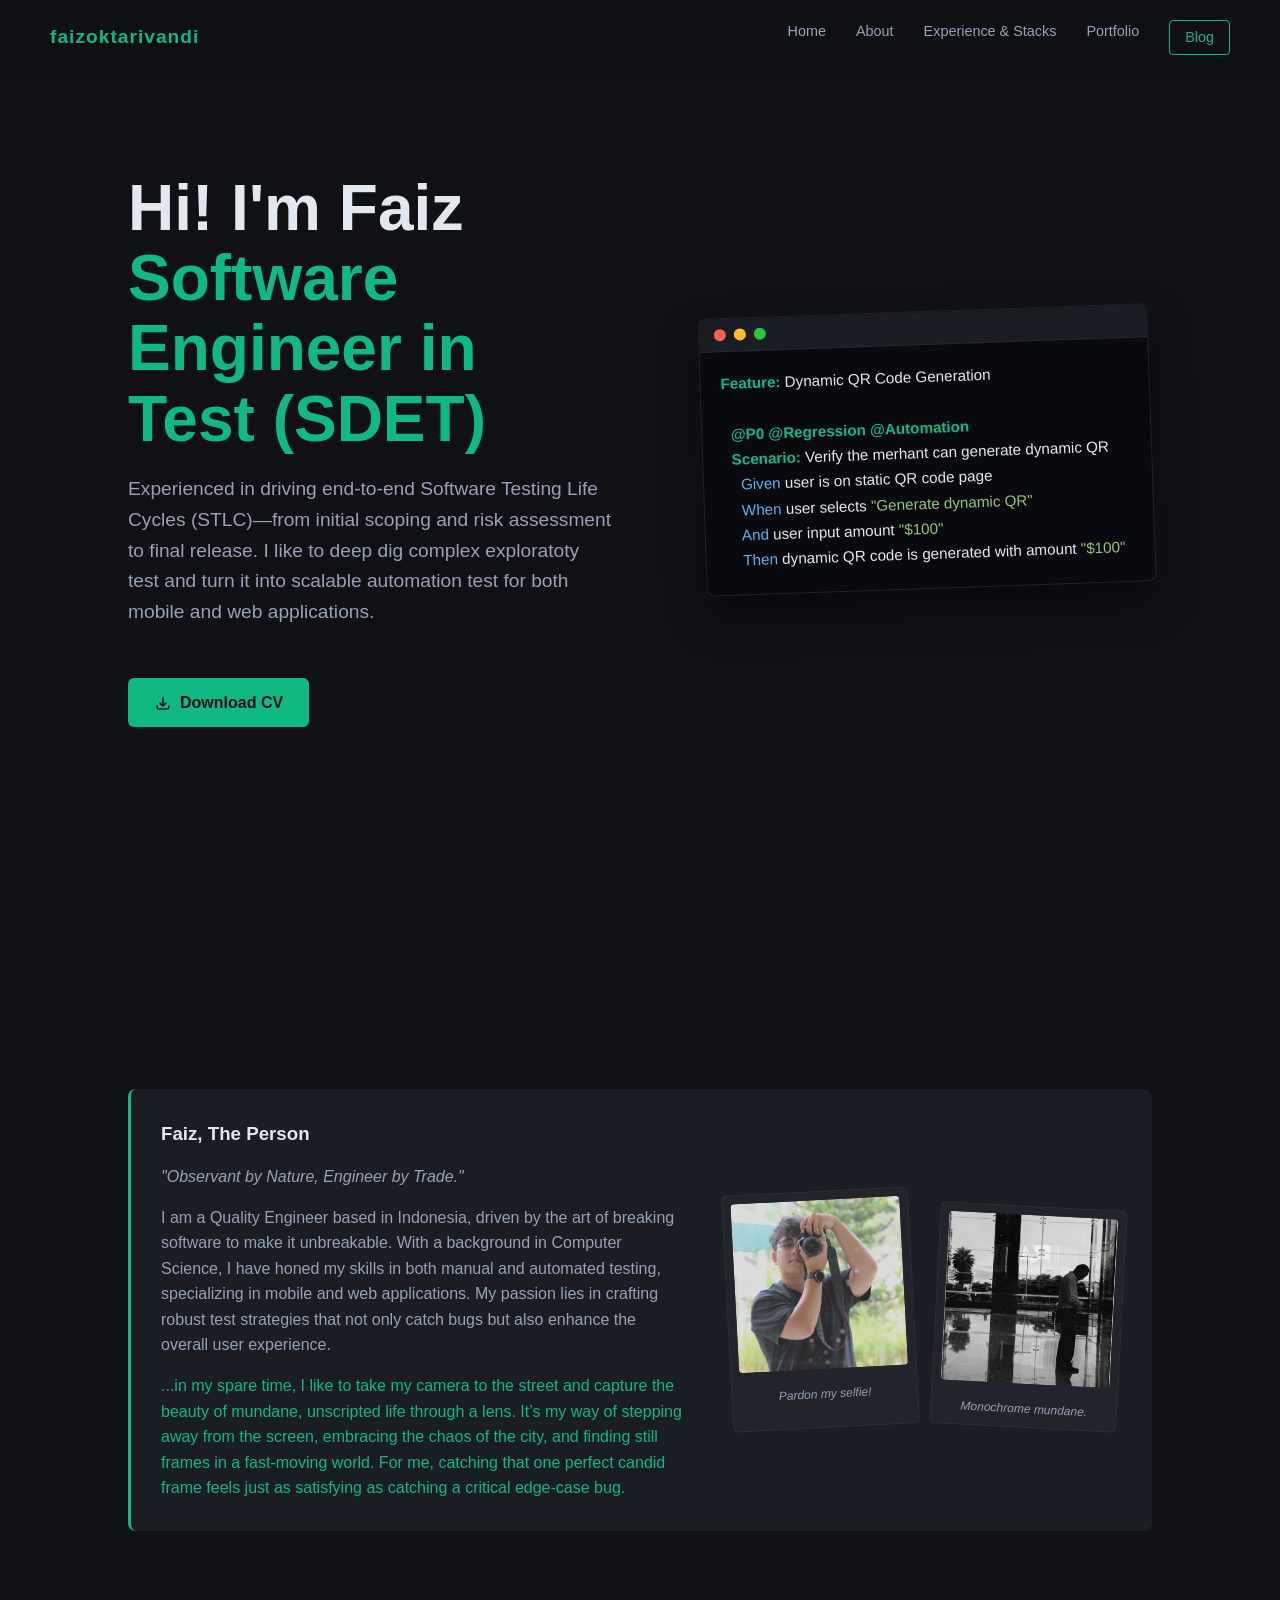
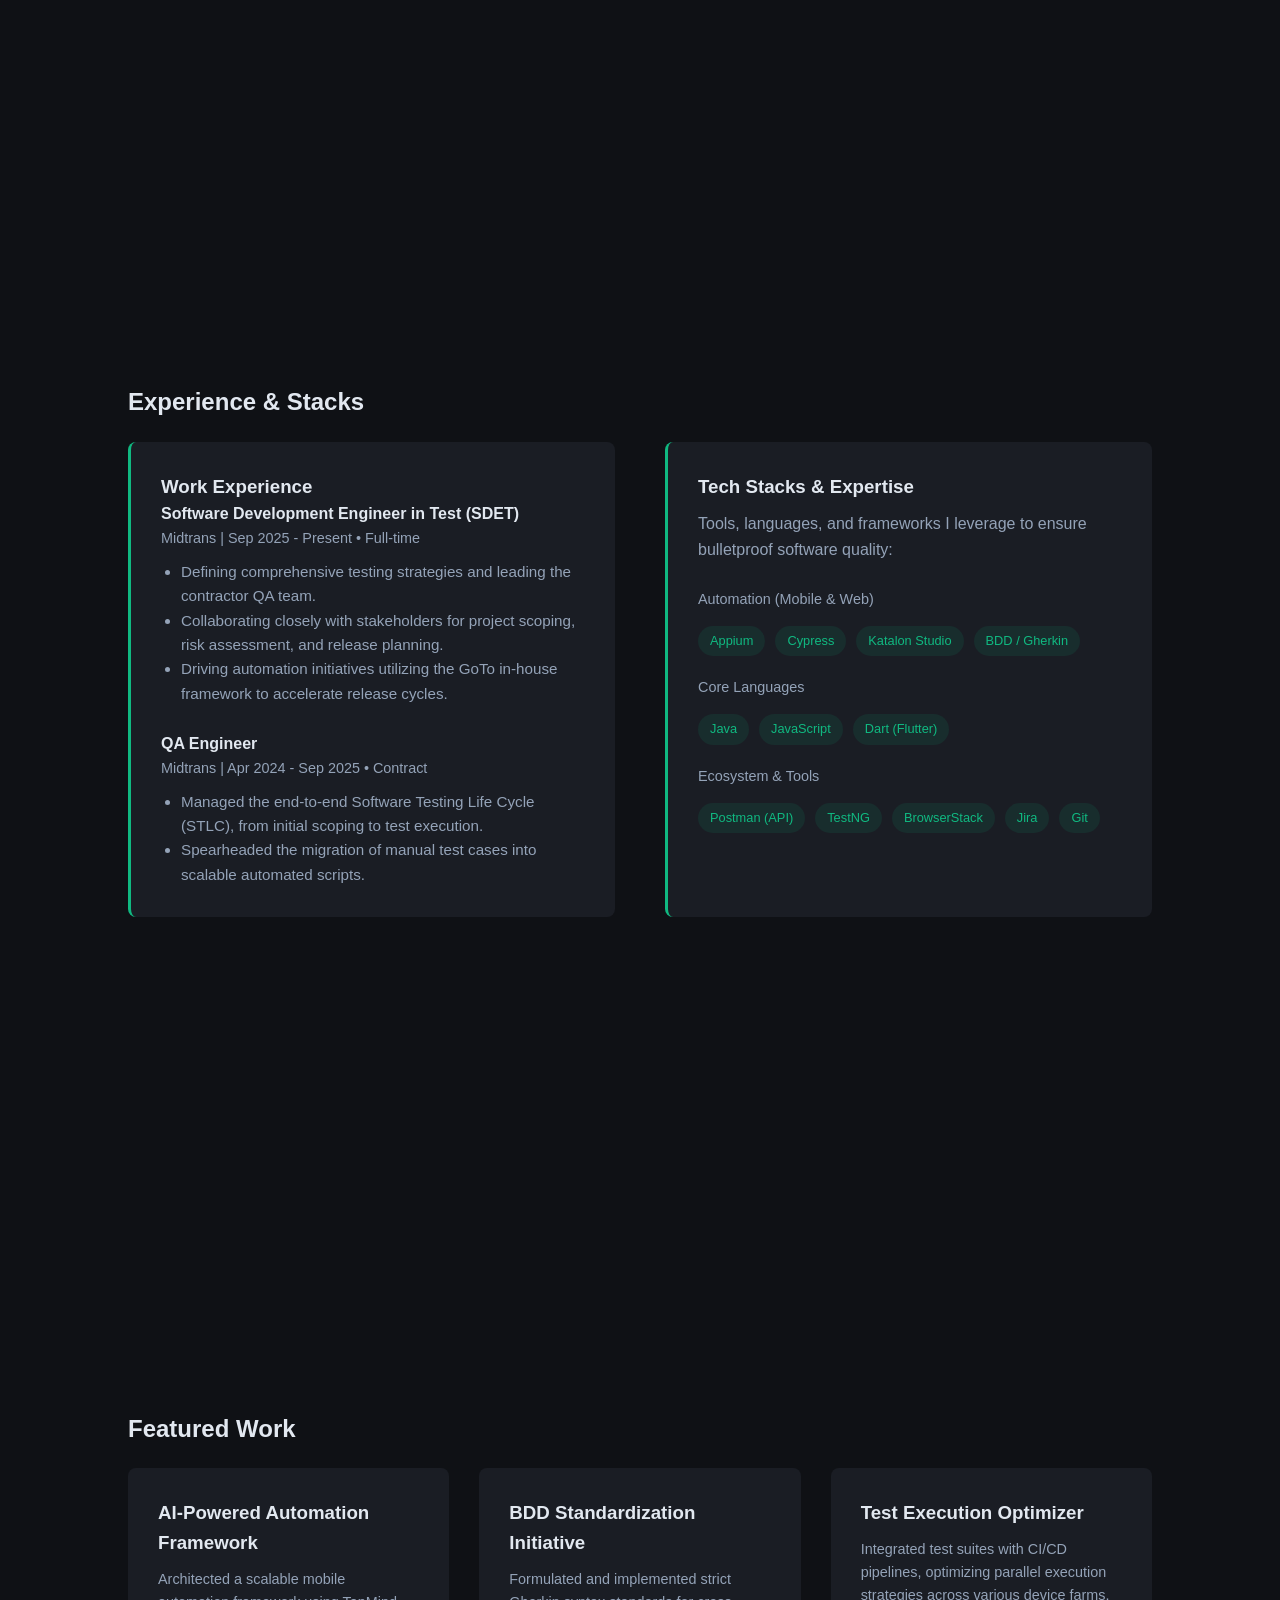
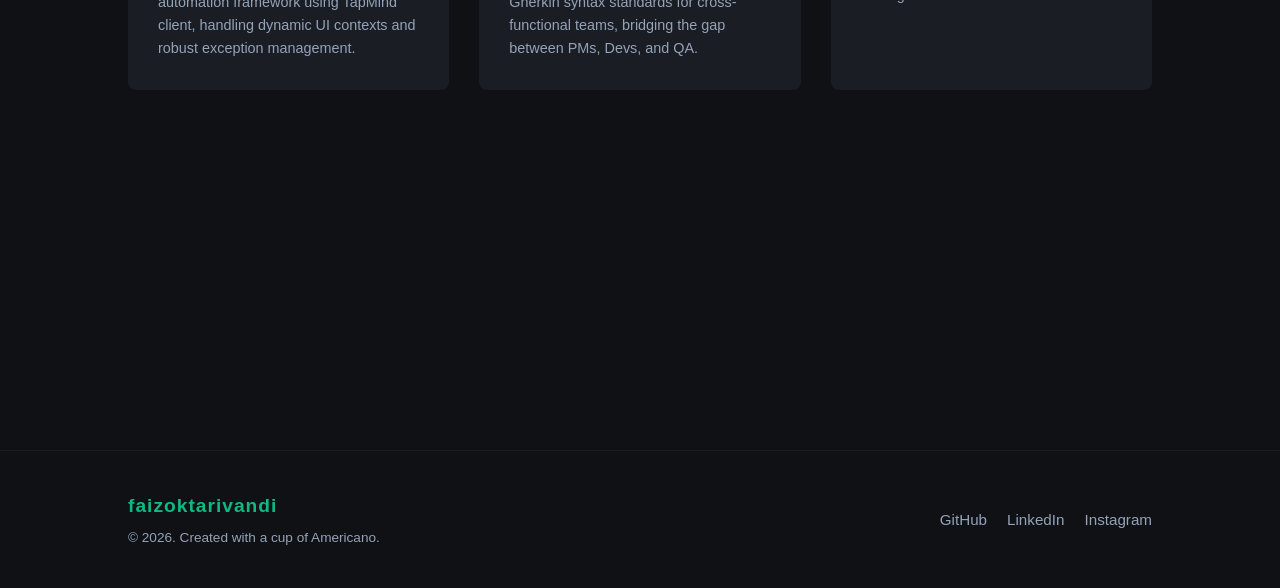
==== commit 41a6df29: "fix typo" ====
--- a/index.html
+++ b/index.html
@@ -26,7 +26,7 @@
             <div class="home-text">
                 <h1>Hi! I'm Faiz<br><span class="highlight">Software Engineer in Test (SDET)</span></h1>
                 <p class="subtitle" style="margin-top: 20px;">
-                    Experienced in driving end-to-end Software Testing Life Cycles (STLC)—from initial scoping and risk assessment to final release. I ilke to deep dig complex exploratoty test and turn it into scalable automation test for both mobile and web applications.
+                    Experienced in driving end-to-end Software Testing Life Cycles (STLC)—from initial scoping and risk assessment to final release. I like to deep dig complex exploratoty test and turn it into scalable automation test for both mobile and web applications.
                 </p>
 
                 <a href="asset\CV - Faiz Oktarivandi (Junior QA).pdf" target="_blank" class="primary-btn">
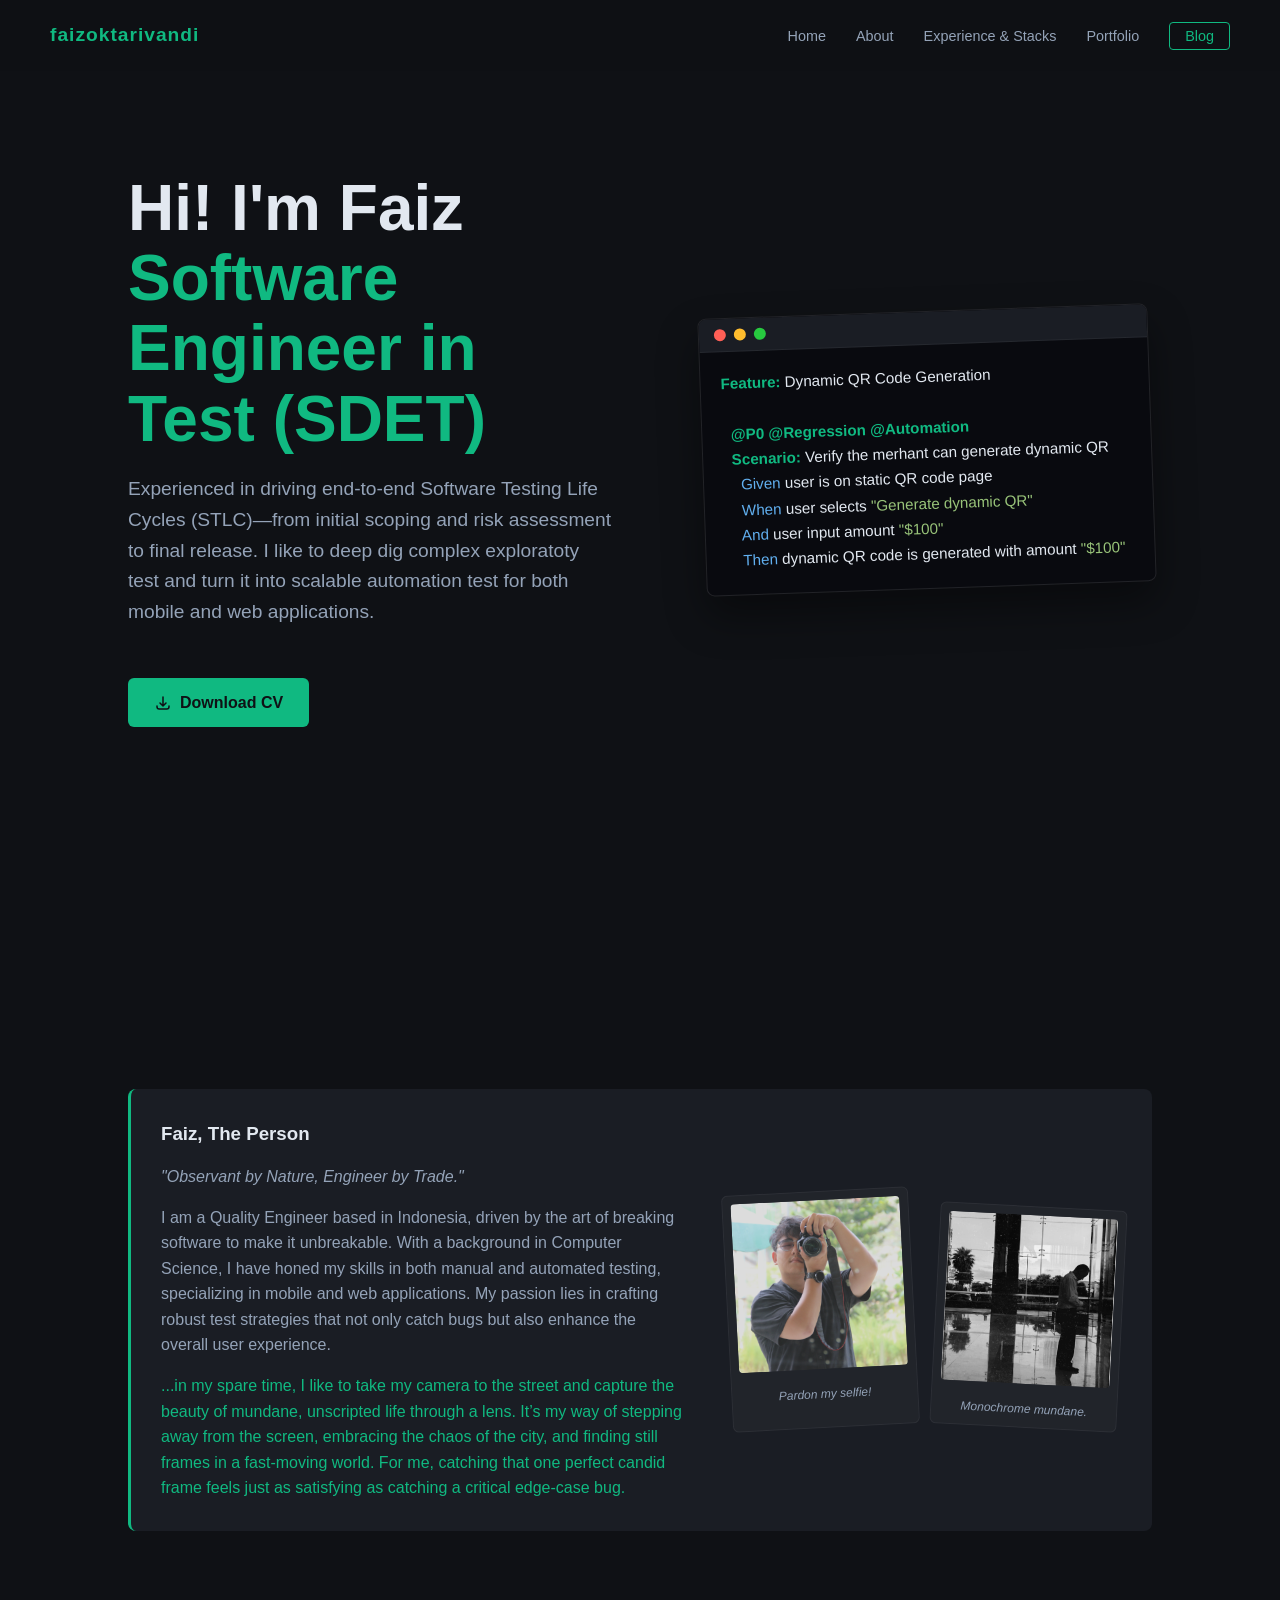
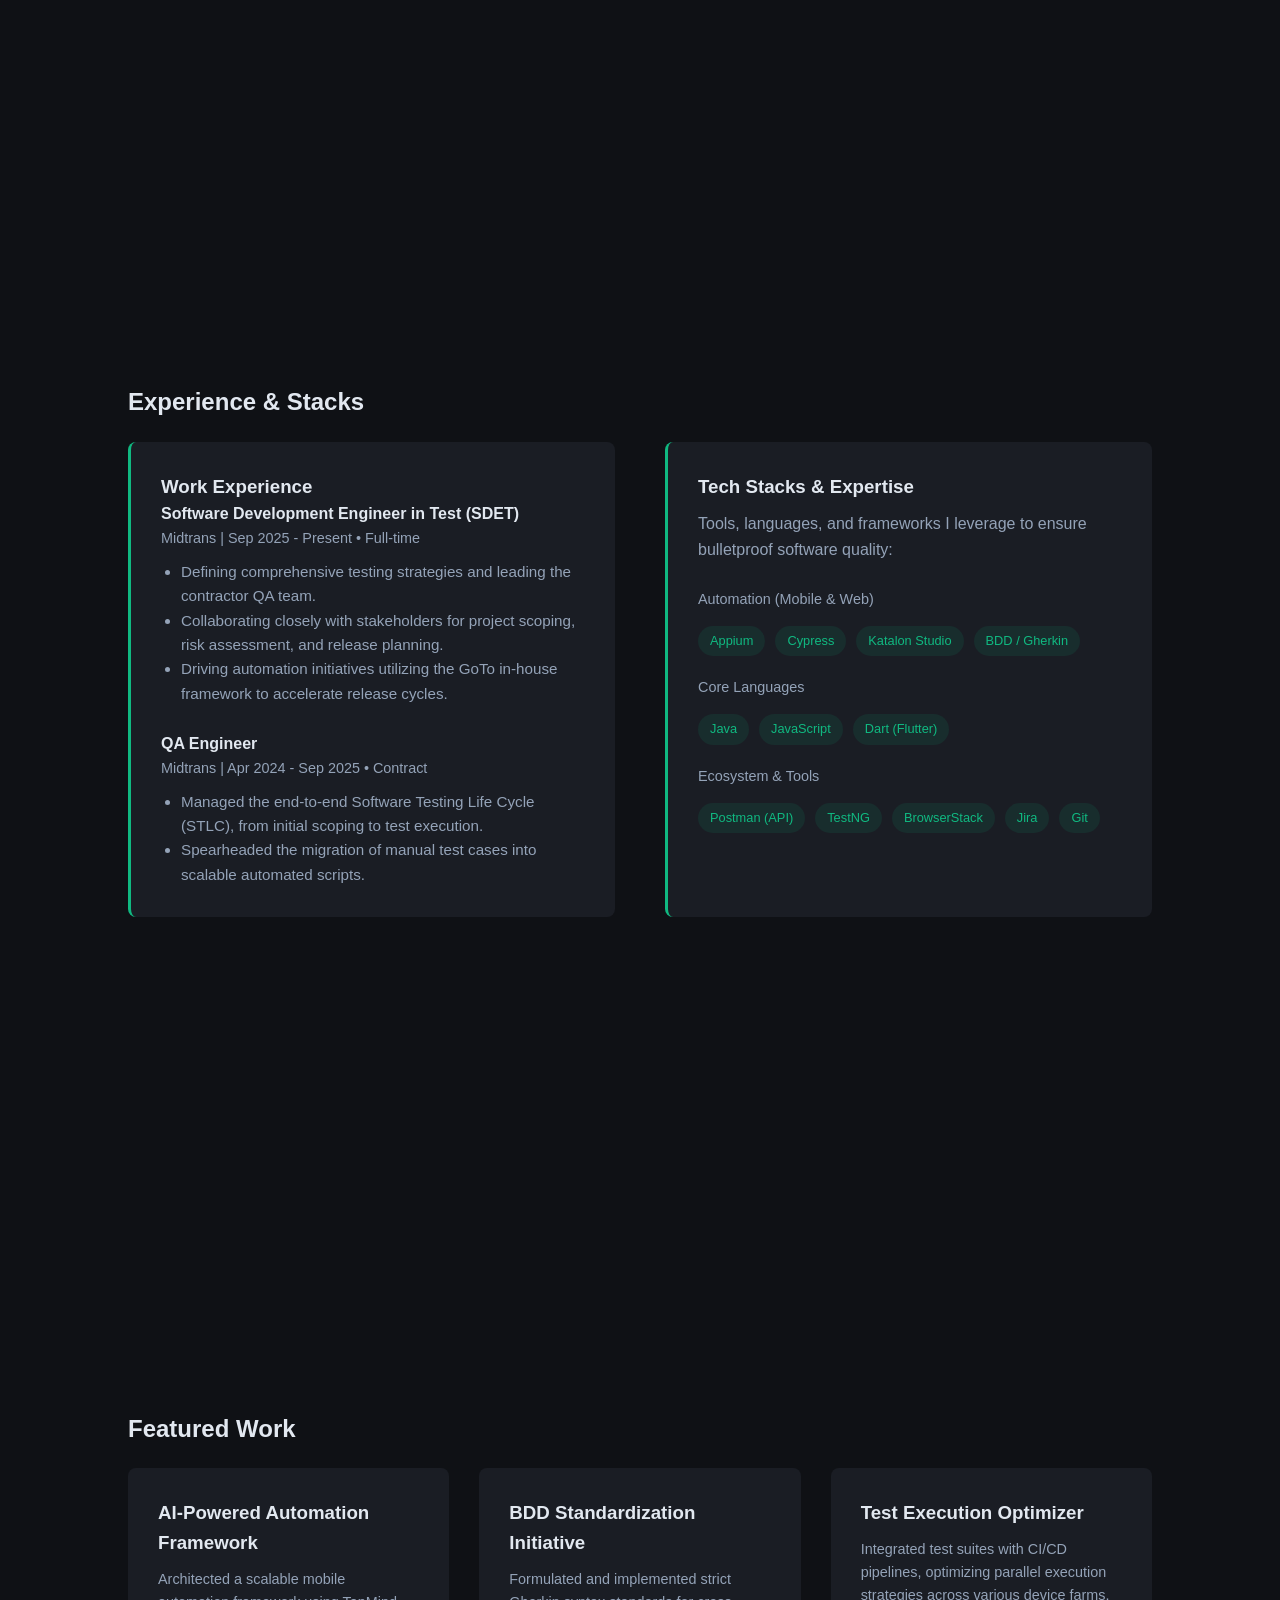
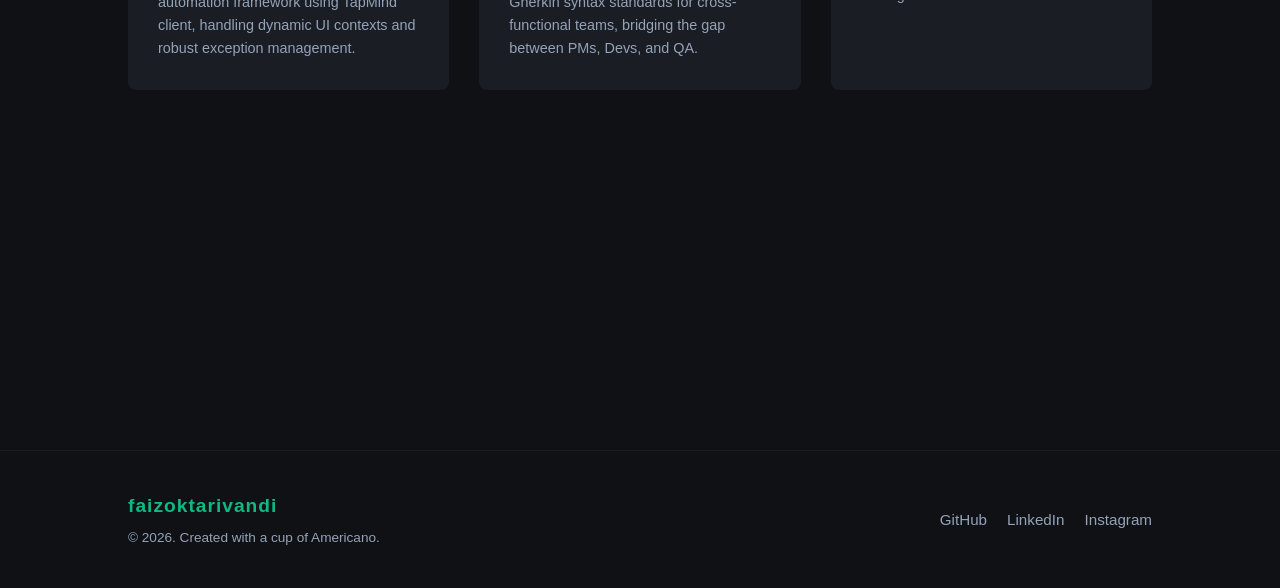
==== commit 054689c5: "add hamburger for the navbar menu" ====
--- a/index.html
+++ b/index.html
@@ -9,15 +9,22 @@
 </head>
 <body>
 
-    <nav>
-        <a href="#home" class="logo">faizoktarivandi</a>
-        <div class="nav-links">
-            <a href="#home">Home</a>
-            <a href="#about">About</a>
-            <a href="#experience">Experience & Stacks</a>
-            <a href="#portfolio">Portfolio</a>
-            <a href="blog.html" class="blog-btn" target="_blank">Blog</a>
+    <nav class="navbar">
+        <a href="#" class="logo">faizoktarivandi</a>
+        
+        <div class="hamburger" id="hamburger">
+            <span class="bar"></span>
+            <span class="bar"></span>
+            <span class="bar"></span>
         </div>
+
+        <ul class="nav-links" id="nav-links">
+            <li><a href="#home">Home</a></li>
+            <li><a href="#about">About</a></li>
+            <li><a href="#experience">Experience & Stacks</a></li>
+            <li><a href="#portfolio">Portfolio</a></li>
+            <li><a href="blog.html" class="blog-btn">Blog</a></li>
+        </ul>
     </nav>
 
     <section id="home">
--- a/css/style.css
+++ b/css/style.css
@@ -14,11 +14,6 @@
     box-sizing: border-box;
     font-family: 'Segoe UI', Tahoma, Geneva, Verdana, sans-serif;
     scroll-behavior: smooth;
-    /* Aktifin Scroll Snapping vertikal dan wajib (mandatory) pas (snap) */
-    scroll-snap-type: y mandatory; 
-    
-    /* PENTING: Sesuaikan ini dengan tinggi navbar lo biar section-nya gak ketutup navbar pas di-snap */
-    scroll-padding-top: 80px;
 }
 
 body {
@@ -41,6 +36,52 @@
     z-index: 1000;
 }
 
+/* Styling Ikon Hamburger */
+.hamburger {
+    display: none; /* Sembunyiin di Desktop */
+    cursor: pointer;
+    flex-direction: column;
+    gap: 5px;
+}
+
+.hamburger .bar {
+    width: 25px;
+    height: 3px;
+    background-color: var(--accent); /* Warna hijau andalan lo */
+    border-radius: 3px;
+    transition: all 0.3s ease;
+}
+
+/* --- RESPONSIVE MOBILE --- */
+@media (max-width: 768px) {
+    .hamburger {
+        display: flex; /* Munculin ikon di HP */
+    }
+
+    .nav-links {
+        position: absolute;
+        top: 70px; /* Sesuaikan dengan tinggi navbar lo */
+        right: -100%; /* Umpetin menunya di luar layar sebelah kanan */
+        flex-direction: column;
+        background-color: #0f111a; /* Warna background dark mode lo */
+        width: 100%;
+        text-align: center;
+        transition: 0.3s ease-in-out; /* Animasi mulus pas muncul */
+        box-shadow: 0 10px 15px rgba(0, 0, 0, 0.5);
+        padding: 20px 0;
+        z-index: 999;
+    }
+
+    /* Kelas active yang bakal di-trigger pakai JavaScript */
+    .nav-links.active {
+        right: 0; /* Geser masuk ke dalam layar */
+    }
+
+    .nav-links li {
+        margin: 15px 0;
+    }
+}
+
 .logo {
     font-size: 1.2rem;
     font-weight: bold;
@@ -52,6 +93,11 @@
 .nav-links {
     display: flex;
     gap: 30px;
+    list-style: none;
+}
+
+.nav-links li {
+    list-style: none;
 }
 
 .nav-links a {
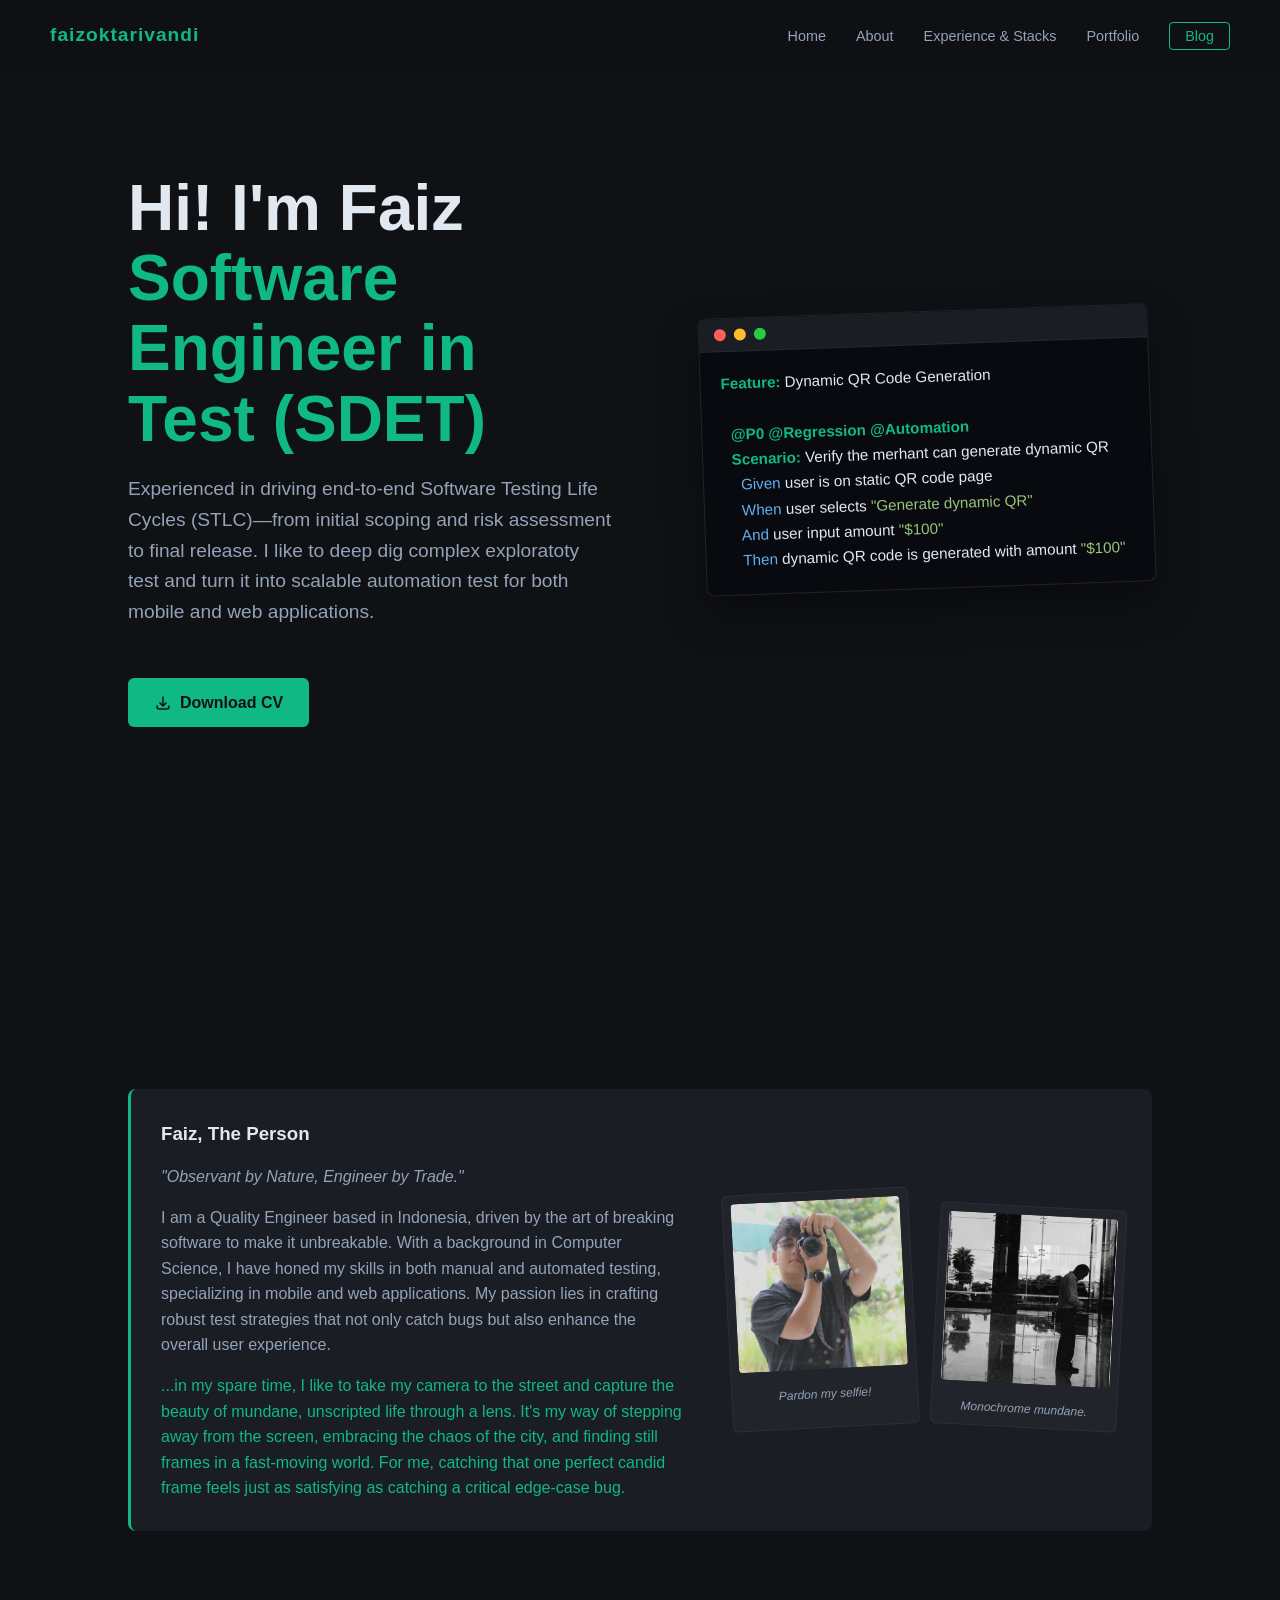
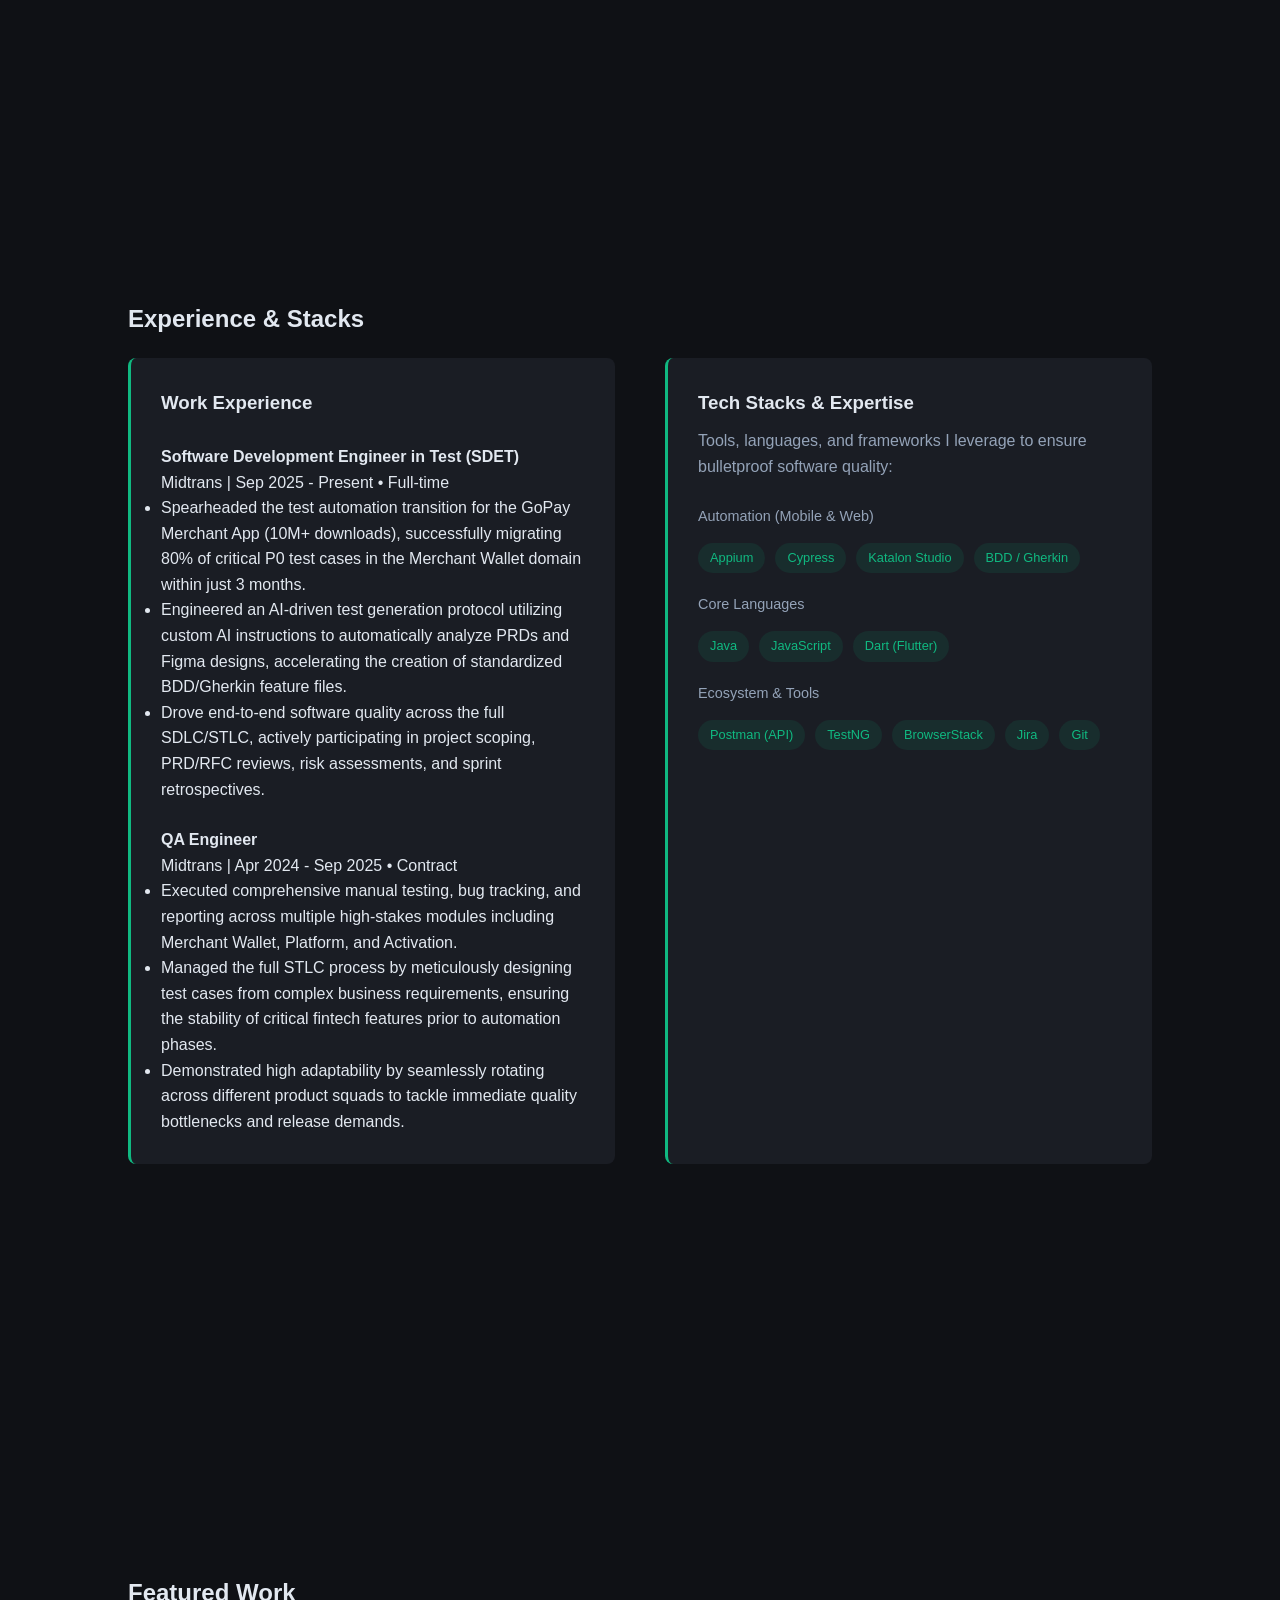
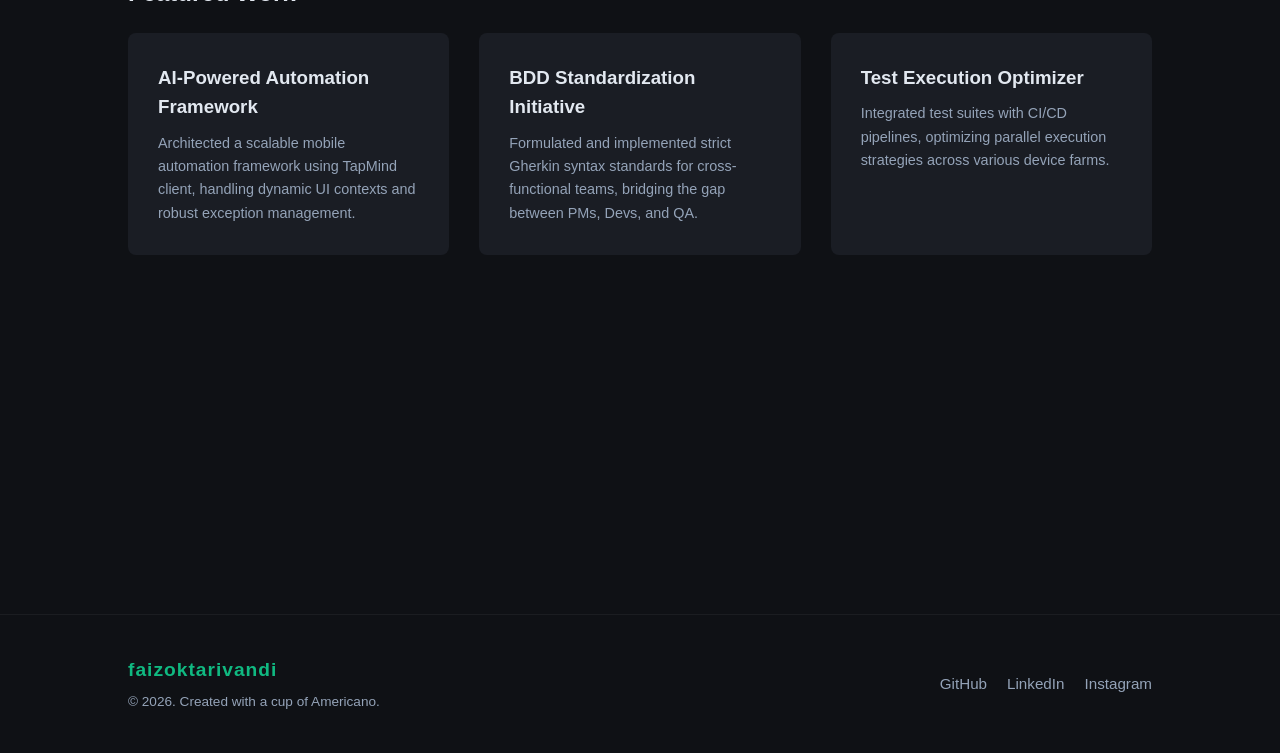
==== commit edd12693: "clean up indentation" ====
--- a/index.html
+++ b/index.html
@@ -11,7 +11,7 @@
 
     <nav class="navbar">
         <a href="#" class="logo">faizoktarivandi</a>
-        
+
         <div class="hamburger" id="hamburger">
             <span class="bar"></span>
             <span class="bar"></span>
@@ -29,7 +29,6 @@
 
     <section id="home">
         <div class="fade-in home-content">
-            
             <div class="home-text">
                 <h1>Hi! I'm Faiz<br><span class="highlight">Software Engineer in Test (SDET)</span></h1>
                 <p class="subtitle" style="margin-top: 20px;">
@@ -59,35 +58,36 @@
     <span class="step">Then</span> dynamic QR code is generated with amount <span class="string">"$100"</span></code></pre>
                 </div>
             </div>
-        </div> 
-</section>
+        </div>
+    </section>
 
-        <section id="about" class="about-section fade-in">
-    <div class="card about-container">
-        <div class="about-text">
-            <h3>Faiz, The Person</h3>
-            <p class="desc-text" style="margin-top: 15px; font-style: italic;">
-                "Observant by Nature, Engineer by Trade."
-            </p>
-            <p class="desc-text" style="margin-top: 15px;">
-                I am a Quality Engineer based in Indonesia, driven by the art of breaking software to make it unbreakable. With a background in Computer Science, I have honed my skills in both manual and automated testing, specializing in mobile and web applications. My passion lies in crafting robust test strategies that not only catch bugs but also enhance the overall user experience.
-            <p class="desc-text" style="margin-top: 15px; color: var(--accent);">
-                ...in my spare time, I like to take my camera to the street and capture the beauty of mundane, unscripted life through a lens. It’s my way of stepping away from the screen, embracing the chaos of the city, and finding still frames in a fast-moving world. For me, catching that one perfect candid frame feels just as satisfying as catching a critical edge-case bug.
-            </p>
-        </div>
+    <section id="about" class="about-section fade-in">
+        <div class="card about-container">
+            <div class="about-text">
+                <h3>Faiz, The Person</h3>
+                <p class="desc-text" style="margin-top: 15px; font-style: italic;">
+                    "Observant by Nature, Engineer by Trade."
+                </p>
+                <p class="desc-text" style="margin-top: 15px;">
+                    I am a Quality Engineer based in Indonesia, driven by the art of breaking software to make it unbreakable. With a background in Computer Science, I have honed my skills in both manual and automated testing, specializing in mobile and web applications. My passion lies in crafting robust test strategies that not only catch bugs but also enhance the overall user experience.
+                </p>
+                <p class="desc-text" style="margin-top: 15px; color: var(--accent);">
+                    ...in my spare time, I like to take my camera to the street and capture the beauty of mundane, unscripted life through a lens. It's my way of stepping away from the screen, embracing the chaos of the city, and finding still frames in a fast-moving world. For me, catching that one perfect candid frame feels just as satisfying as catching a critical edge-case bug.
+                </p>
+            </div>
 
-        <div class="about-gallery">
-            <div class="gallery-item-wrapper rotated-left">
-                <img src="asset/street-shot-1.png" alt="Street photography snippet 1" class="gallery-item shadow-pop">
-                <span class="gallery-caption">Pardon my selfie!</span>
-            </div>
-            <div class="gallery-item-wrapper rotated-right">
-                <img src="asset/street-shot-2.jpg" alt="Street photography snippet 2" class="gallery-item shadow-pop">
-                <span class="gallery-caption">Monochrome mundane.</span>
+            <div class="about-gallery">
+                <div class="gallery-item-wrapper rotated-left">
+                    <img src="asset/street-shot-1.png" alt="Street photography snippet 1" class="gallery-item shadow-pop">
+                    <span class="gallery-caption">Pardon my selfie!</span>
+                </div>
+                <div class="gallery-item-wrapper rotated-right">
+                    <img src="asset/street-shot-2.jpg" alt="Street photography snippet 2" class="gallery-item shadow-pop">
+                    <span class="gallery-caption">Monochrome mundane.</span>
+                </div>
             </div>
         </div>
-    </div>
-</section>
+    </section>
 
     <section id="experience">
         <div class="fade-in">
@@ -95,64 +95,64 @@
             <div class="grid-container">
                 <div class="card">
                     <h3>Work Experience</h3>
-                    <!-- Role Saat Ini -->
-                    <div style="margin-bottom: 25px;">
-                        <h4 style="color: var(--text-main);">Software Development Engineer in Test (SDET)</h4>
-                        <p class="date-text">Midtrans | Sep 2025 - Present &bull; Full-time</p>
-                        <ul class="desc-text" style="padding-left: 20px; font-size: 0.95rem; margin-top: 8px;">
-                            <li>Defining comprehensive testing strategies and leading the contractor QA team.</li>
-                            <li>Collaborating closely with stakeholders for project scoping, risk assessment, and release planning.</li>
-                            <li>Driving automation initiatives utilizing the GoTo in-house framework to accelerate release cycles.</li>
+                    <br>
+                    <div class="experience-item">
+                        <h4>Software Development Engineer in Test (SDET)</h4>
+                        <p class="company">Midtrans | Sep 2025 - Present • Full-time</p>
+                        <ul>
+                            <li>Spearheaded the test automation transition for the GoPay Merchant App (10M+ downloads), successfully migrating 80% of critical P0 test cases in the Merchant Wallet domain within just 3 months.</li>
+                            <li>Engineered an AI-driven test generation protocol utilizing custom AI instructions to automatically analyze PRDs and Figma designs, accelerating the creation of standardized BDD/Gherkin feature files.</li>
+                            <li>Drove end-to-end software quality across the full SDLC/STLC, actively participating in project scoping, PRD/RFC reviews, risk assessments, and sprint retrospectives.</li>
                         </ul>
                     </div>
 
-                    <!-- Role Sebelumnya -->
-                    <div>
-                        <h4 style="color: var(--text-main);">QA Engineer</h4>
-                        <p class="date-text">Midtrans | Apr 2024 - Sep 2025 &bull; Contract</p>
-                        <ul class="desc-text" style="padding-left: 20px; font-size: 0.95rem; margin-top: 8px;">
-                            <li>Managed the end-to-end Software Testing Life Cycle (STLC), from initial scoping to test execution.</li>
-                            <li>Spearheaded the migration of manual test cases into scalable automated scripts.</li>
+                    <div class="experience-item" style="margin-top: 25px;">
+                        <h4>QA Engineer</h4>
+                        <p class="company">Midtrans | Apr 2024 - Sep 2025 • Contract</p>
+                        <ul>
+                            <li>Executed comprehensive manual testing, bug tracking, and reporting across multiple high-stakes modules including Merchant Wallet, Platform, and Activation.</li>
+                            <li>Managed the full STLC process by meticulously designing test cases from complex business requirements, ensuring the stability of critical fintech features prior to automation phases.</li>
+                            <li>Demonstrated high adaptability by seamlessly rotating across different product squads to tackle immediate quality bottlenecks and release demands.</li>
                         </ul>
                     </div>
                 </div>
 
-<div class="card">
-    <h3>Tech Stacks & Expertise</h3>
-    <p class="desc-text tech-desc">
-        Tools, languages, and frameworks I leverage to ensure bulletproof software quality:
-    </p>
+                <div class="card">
+                    <h3>Tech Stacks & Expertise</h3>
+                    <p class="desc-text tech-desc">
+                        Tools, languages, and frameworks I leverage to ensure bulletproof software quality:
+                    </p>
 
-    <div class="stack-group">
-        <h4 class="stack-title">Automation (Mobile & Web)</h4>
-        <div class="tags">
-            <span class="tag">Appium</span>
-            <span class="tag">Cypress</span>
-            <span class="tag">Katalon Studio</span>
-            <span class="tag">BDD / Gherkin</span>
-        </div>
-    </div>
+                    <div class="stack-group">
+                        <h4 class="stack-title">Automation (Mobile & Web)</h4>
+                        <div class="tags">
+                            <span class="tag">Appium</span>
+                            <span class="tag">Cypress</span>
+                            <span class="tag">Katalon Studio</span>
+                            <span class="tag">BDD / Gherkin</span>
+                        </div>
+                    </div>
 
-    <div class="stack-group">
-        <h4 class="stack-title">Core Languages</h4>
-        <div class="tags">
-            <span class="tag">Java</span>
-            <span class="tag">JavaScript</span>
-            <span class="tag">Dart (Flutter)</span>
-        </div>
-    </div>
+                    <div class="stack-group">
+                        <h4 class="stack-title">Core Languages</h4>
+                        <div class="tags">
+                            <span class="tag">Java</span>
+                            <span class="tag">JavaScript</span>
+                            <span class="tag">Dart (Flutter)</span>
+                        </div>
+                    </div>
 
-    <div class="stack-group">
-        <h4 class="stack-title">Ecosystem & Tools</h4>
-        <div class="tags">
-            <span class="tag">Postman (API)</span>
-            <span class="tag">TestNG</span>
-            <span class="tag">BrowserStack</span>
-            <span class="tag">Jira</span>
-            <span class="tag">Git</span>
-        </div>
-    </div>
-</div>
+                    <div class="stack-group">
+                        <h4 class="stack-title">Ecosystem & Tools</h4>
+                        <div class="tags">
+                            <span class="tag">Postman (API)</span>
+                            <span class="tag">TestNG</span>
+                            <span class="tag">BrowserStack</span>
+                            <span class="tag">Jira</span>
+                            <span class="tag">Git</span>
+                        </div>
+                    </div>
+                </div>
             </div>
         </div>
     </section>
@@ -177,7 +177,7 @@
         </div>
     </section>
 
-<!-- Footer Section -->
+    <!-- Footer Section -->
     <footer>
         <div class="footer-left">
             <a href="#home" class="logo">faizoktarivandi</a>
@@ -193,4 +193,4 @@
     <!-- Link to external JavaScript -->
     <script src="js/script.js"></script>
 </body>
-</html>+</html>
--- a/css/style.css
+++ b/css/style.css
@@ -4,7 +4,7 @@
     --surface-color: #1a1d24;
     --text-main: #e2e8f0;
     --text-muted: #94a3b8;
-    --accent: #10b981; /* Minimalist green accent */
+    --accent: #10b981;
 }
 
 /* CSS Reset */
@@ -36,9 +36,17 @@
     z-index: 1000;
 }
 
-/* Styling Ikon Hamburger */
+.logo {
+    font-size: 1.2rem;
+    font-weight: bold;
+    color: var(--accent);
+    text-decoration: none;
+    letter-spacing: 1px;
+}
+
+/* Hamburger Menu */
 .hamburger {
-    display: none; /* Sembunyiin di Desktop */
+    display: none;
     cursor: pointer;
     flex-direction: column;
     gap: 5px;
@@ -47,56 +55,15 @@
 .hamburger .bar {
     width: 25px;
     height: 3px;
-    background-color: var(--accent); /* Warna hijau andalan lo */
+    background-color: var(--accent);
     border-radius: 3px;
     transition: all 0.3s ease;
 }
 
-/* --- RESPONSIVE MOBILE --- */
-@media (max-width: 768px) {
-    .hamburger {
-        display: flex; /* Munculin ikon di HP */
-    }
-
-    .nav-links {
-        position: absolute;
-        top: 70px; /* Sesuaikan dengan tinggi navbar lo */
-        right: -100%; /* Umpetin menunya di luar layar sebelah kanan */
-        flex-direction: column;
-        background-color: #0f111a; /* Warna background dark mode lo */
-        width: 100%;
-        text-align: center;
-        transition: 0.3s ease-in-out; /* Animasi mulus pas muncul */
-        box-shadow: 0 10px 15px rgba(0, 0, 0, 0.5);
-        padding: 20px 0;
-        z-index: 999;
-    }
-
-    /* Kelas active yang bakal di-trigger pakai JavaScript */
-    .nav-links.active {
-        right: 0; /* Geser masuk ke dalam layar */
-    }
-
-    .nav-links li {
-        margin: 15px 0;
-    }
-}
-
-.logo {
-    font-size: 1.2rem;
-    font-weight: bold;
-    color: var(--accent);
-    text-decoration: none;
-    letter-spacing: 1px;
-}
-
+/* Navigation Links */
 .nav-links {
     display: flex;
     gap: 30px;
-    list-style: none;
-}
-
-.nav-links li {
     list-style: none;
 }
 
@@ -118,6 +85,39 @@
     color: var(--accent) !important;
 }
 
+/* Responsive Mobile Menu */
+@media (max-width: 768px) {
+    nav {
+        padding: 20px;
+    }
+
+    .hamburger {
+        display: flex;
+    }
+
+    .nav-links {
+        position: absolute;
+        top: 70px;
+        right: -100%;
+        flex-direction: column;
+        background-color: #0f111a;
+        width: 100%;
+        text-align: center;
+        transition: 0.3s ease-in-out;
+        box-shadow: 0 10px 15px rgba(0, 0, 0, 0.5);
+        padding: 20px 0;
+        z-index: 999;
+    }
+
+    .nav-links.active {
+        right: 0;
+    }
+
+    .nav-links li {
+        margin: 15px 0;
+    }
+}
+
 /* Sections General */
 section {
     min-height: 100vh;
@@ -149,7 +149,6 @@
     color: var(--accent);
 }
 
-/* Layout Home 2 Kolom */
 .home-content {
     display: flex;
     align-items: center;
@@ -164,10 +163,10 @@
 .home-visual {
     flex: 1;
     display: flex;
-    justify-content: flex-end; /* Dorong ke kanan */
-}
-
-/* Mockup Code Window */
+    justify-content: flex-end;
+}
+
+/* Code Window Mockup */
 .code-window {
     background-color: #090a0f;
     border-radius: 8px;
@@ -176,12 +175,12 @@
     max-width: 450px;
     box-shadow: 0 20px 40px rgba(0, 0, 0, 0.4);
     overflow: hidden;
-    transform: rotate(-2deg); /* Miring dikit biar artistik */
+    transform: rotate(-2deg);
     transition: transform 0.3s ease;
 }
 
 .code-window:hover {
-    transform: rotate(0deg) scale(1.02); /* Balik lurus pas di-hover */
+    transform: rotate(0deg) scale(1.02);
 }
 
 .window-header {
@@ -198,9 +197,17 @@
     border-radius: 50%;
 }
 
-.dot.red { background-color: #ff5f56; }
-.dot.yellow { background-color: #ffbd2e; }
-.dot.green { background-color: #27c93f; }
+.dot.red {
+    background-color: #ff5f56;
+}
+
+.dot.yellow {
+    background-color: #ffbd2e;
+}
+
+.dot.green {
+    background-color: #27c93f;
+}
 
 .code-body {
     padding: 20px;
@@ -211,14 +218,23 @@
     overflow-x: auto;
 }
 
-/* Syntax Highlighting Colors */
-.keyword { color: var(--accent); font-weight: bold; }
-.step { color: #61afef; } /* Warna biru khas code editor */
-.string { color: #98c379; } /* Warna hijau string */
-
-/* === About Section Styles === */
+/* Syntax Highlighting */
+.keyword {
+    color: var(--accent);
+    font-weight: bold;
+}
+
+.step {
+    color: #61afef;
+}
+
+.string {
+    color: #98c379;
+}
+
+/* About Section */
 .about-section {
-    padding-top: 20px; /* Jarak dari Home */
+    padding-top: 20px;
 }
 
 .about-container {
@@ -229,27 +245,27 @@
 }
 
 .about-text {
-    flex: 2; /* Kasih teks porsi lebih gede */
+    flex: 2;
 }
 
 .about-gallery {
-    flex: 1.5; /* Galeri mini */
+    flex: 1.5;
     display: flex;
     justify-content: center;
     gap: 20px;
 }
 
-/* Gallery Item Styling (Ala Polaroid/Candid) */
+/* Gallery Items */
 .gallery-item-wrapper {
     width: 48%;
     max-width: 250px;
-    background: rgba(255, 255, 255, 0.03); /* Frame sangat tipis */
+    background: rgba(255, 255, 255, 0.03);
     padding: 8px;
     border-radius: 6px;
     border: 1px solid rgba(255, 255, 255, 0.05);
     text-align: center;
     transition: transform 0.3s ease-out, box-shadow 0.3s ease-out;
-    cursor: crosshair; /* Ganti kursor biar kerasa kayak lagi frame objek */
+    cursor: crosshair;
 }
 
 .gallery-item {
@@ -266,33 +282,18 @@
     font-style: italic;
 }
 
-/* Hover Effect: Lurus dan Berbayang Accent */
 .gallery-item-wrapper:hover {
     transform: rotate(0deg) translateY(-5px);
     box-shadow: 0 15px 30px -10px rgba(16, 185, 129, 0.2);
 }
 
-/* Rotasi Awal (Bikin dinamis ala foto berantakan) */
 .rotated-left {
     transform: rotate(-3deg);
 }
 
 .rotated-right {
     transform: rotate(3deg);
-    margin-top: 15px; /* Sedikit mlorot */
-}
-
-/* === Responsif (Layar HP) === */
-@media (max-width: 768px) {
-    .about-container {
-        flex-direction: column;
-    }
-    
-    .about-gallery {
-        width: 100%;
-        margin-top: 30px;
-        flex-direction: row; /* Tetap kanan-kiri kalau di HP */
-    }
+    margin-top: 15px;
 }
 
 /* Experience & Stacks Section */
@@ -309,7 +310,6 @@
     border-left: 3px solid var(--accent);
 }
 
-/* === Tech Stacks Grouping === */
 .tech-desc {
     margin-top: 10px;
     margin-bottom: 25px;
@@ -319,9 +319,8 @@
     margin-bottom: 20px;
 }
 
-/* Biar grup terakhir gak punya margin bawah berlebih */
 .stack-group:last-child {
-    margin-bottom: 0; 
+    margin-bottom: 0;
 }
 
 .stack-title {
@@ -392,12 +391,12 @@
     transform: translateY(0);
 }
 
-/* Primary Button (CV Download) */
+/* Buttons */
 .primary-btn {
     display: inline-flex;
     align-items: center;
     background-color: var(--accent);
-    color: var(--bg-color); /* Teks jadi gelap biar kontras sama hijau */
+    color: var(--bg-color);
     padding: 12px 26px;
     border-radius: 6px;
     text-decoration: none;
@@ -414,49 +413,10 @@
     box-shadow: 0 10px 20px -10px rgba(16, 185, 129, 0.6);
 }
 
-/* Responsive Design */
-@media (max-width: 768px) {
-    nav {
-        padding: 20px;
-    }
-    .grid-container {
-        grid-template-columns: 1fr;
-        gap: 30px;
-    }
-    #home h1 {
-        font-size: 2.5rem;
-    }
-
-    footer {
-        flex-direction: column;
-        text-align: center;
-        padding: 30px 20px;
-    }
-    .footer-socials {
-        justify-content: center;
-        margin-top: 10px;
-    }
-
-    .home-content {
-        flex-direction: column;
-        text-align: center;
-    }
-    
-    .home-visual {
-        justify-content: center;
-        margin-top: 40px;
-        width: 100%;
-    }
-    
-    .code-window {
-        transform: none; /* Jangan dimiringin kalau di layar sempit */
-    }
-}
-
 /* Footer */
 footer {
     padding: 40px 10%;
-    border-top: 1px solid rgba(255, 255, 255, 0.05); /* Garis pemisah tipis banget */
+    border-top: 1px solid rgba(255, 255, 255, 0.05);
     display: flex;
     justify-content: space-between;
     align-items: center;
@@ -486,4 +446,52 @@
 .footer-socials a:hover {
     color: var(--accent);
     transform: translateY(-2px);
-}+}
+
+/* Responsive Design */
+@media (max-width: 768px) {
+    .grid-container {
+        grid-template-columns: 1fr;
+        gap: 30px;
+    }
+
+    #home h1 {
+        font-size: 2.5rem;
+    }
+
+    .home-content {
+        flex-direction: column;
+        text-align: center;
+    }
+
+    .home-visual {
+        justify-content: center;
+        margin-top: 40px;
+        width: 100%;
+    }
+
+    .code-window {
+        transform: none;
+    }
+
+    .about-container {
+        flex-direction: column;
+    }
+
+    .about-gallery {
+        width: 100%;
+        margin-top: 30px;
+        flex-direction: row;
+    }
+
+    footer {
+        flex-direction: column;
+        text-align: center;
+        padding: 30px 20px;
+    }
+
+    .footer-socials {
+        justify-content: center;
+        margin-top: 10px;
+    }
+}
